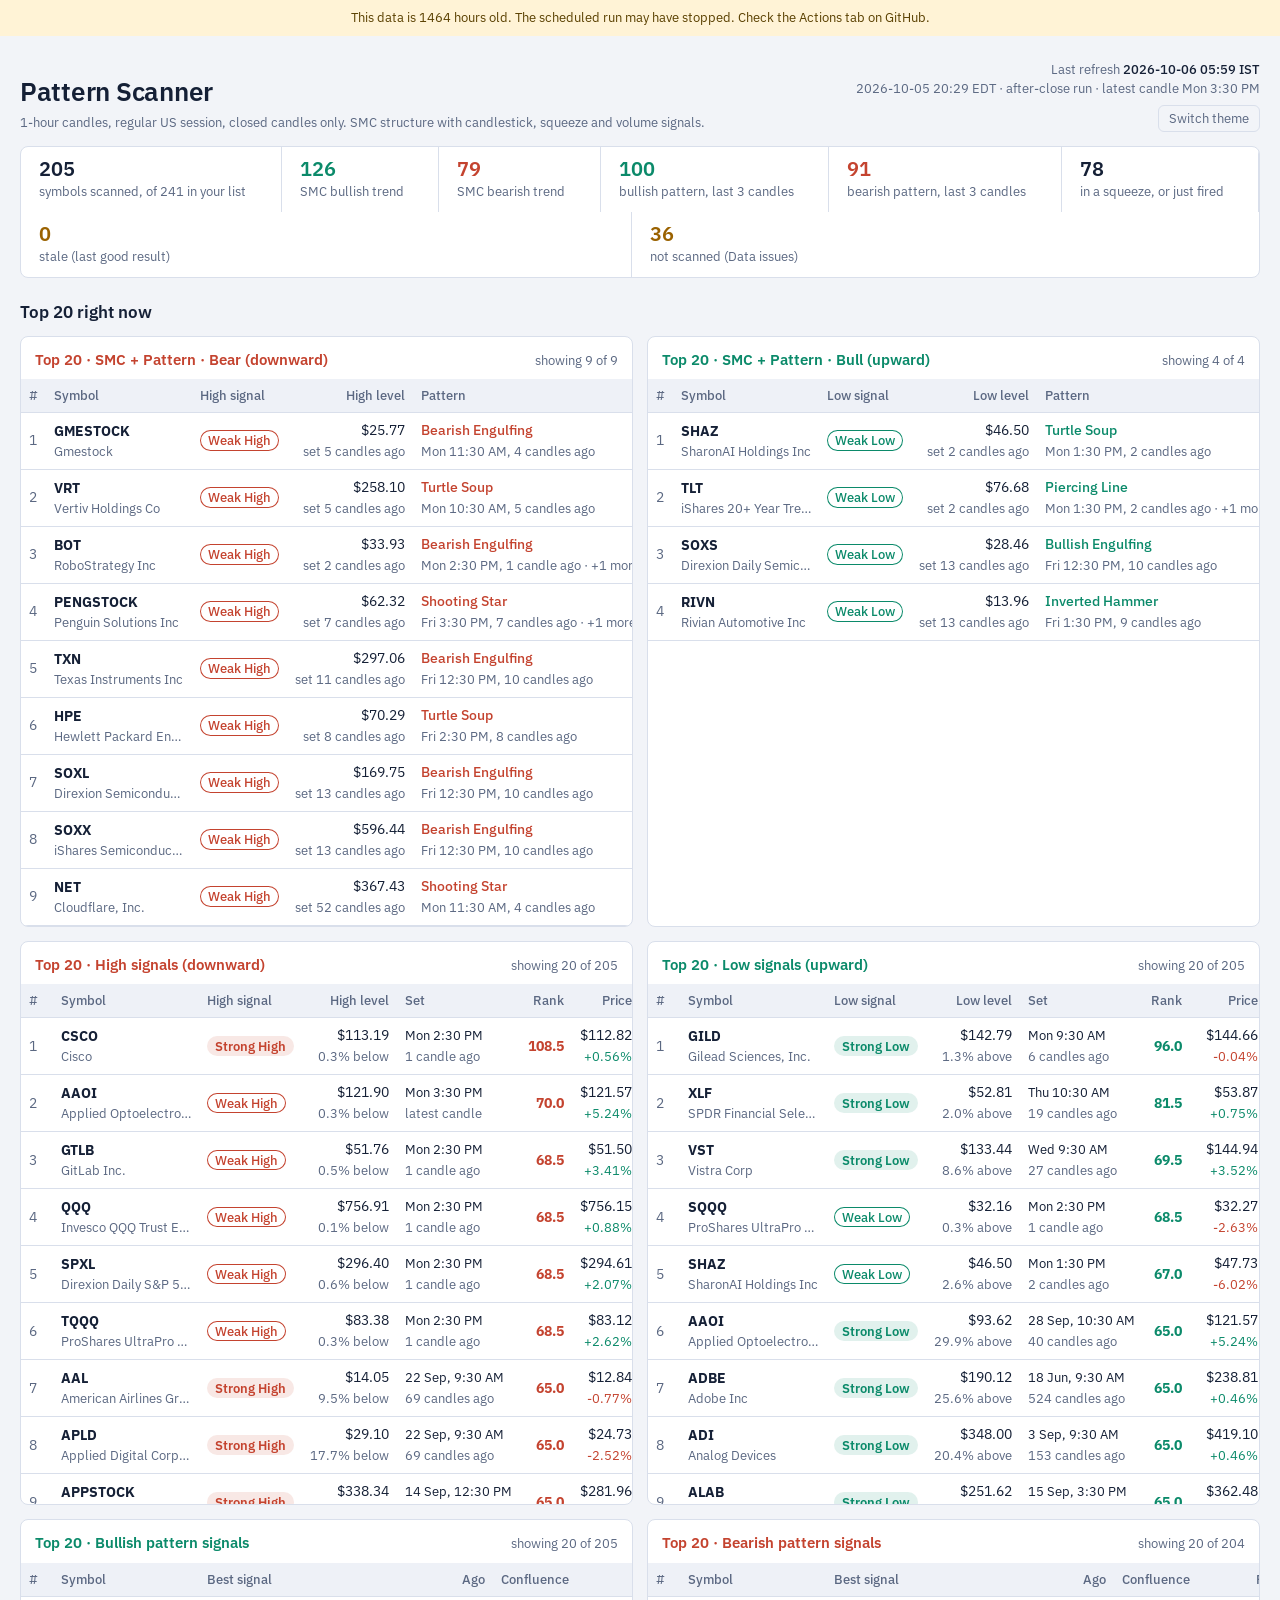
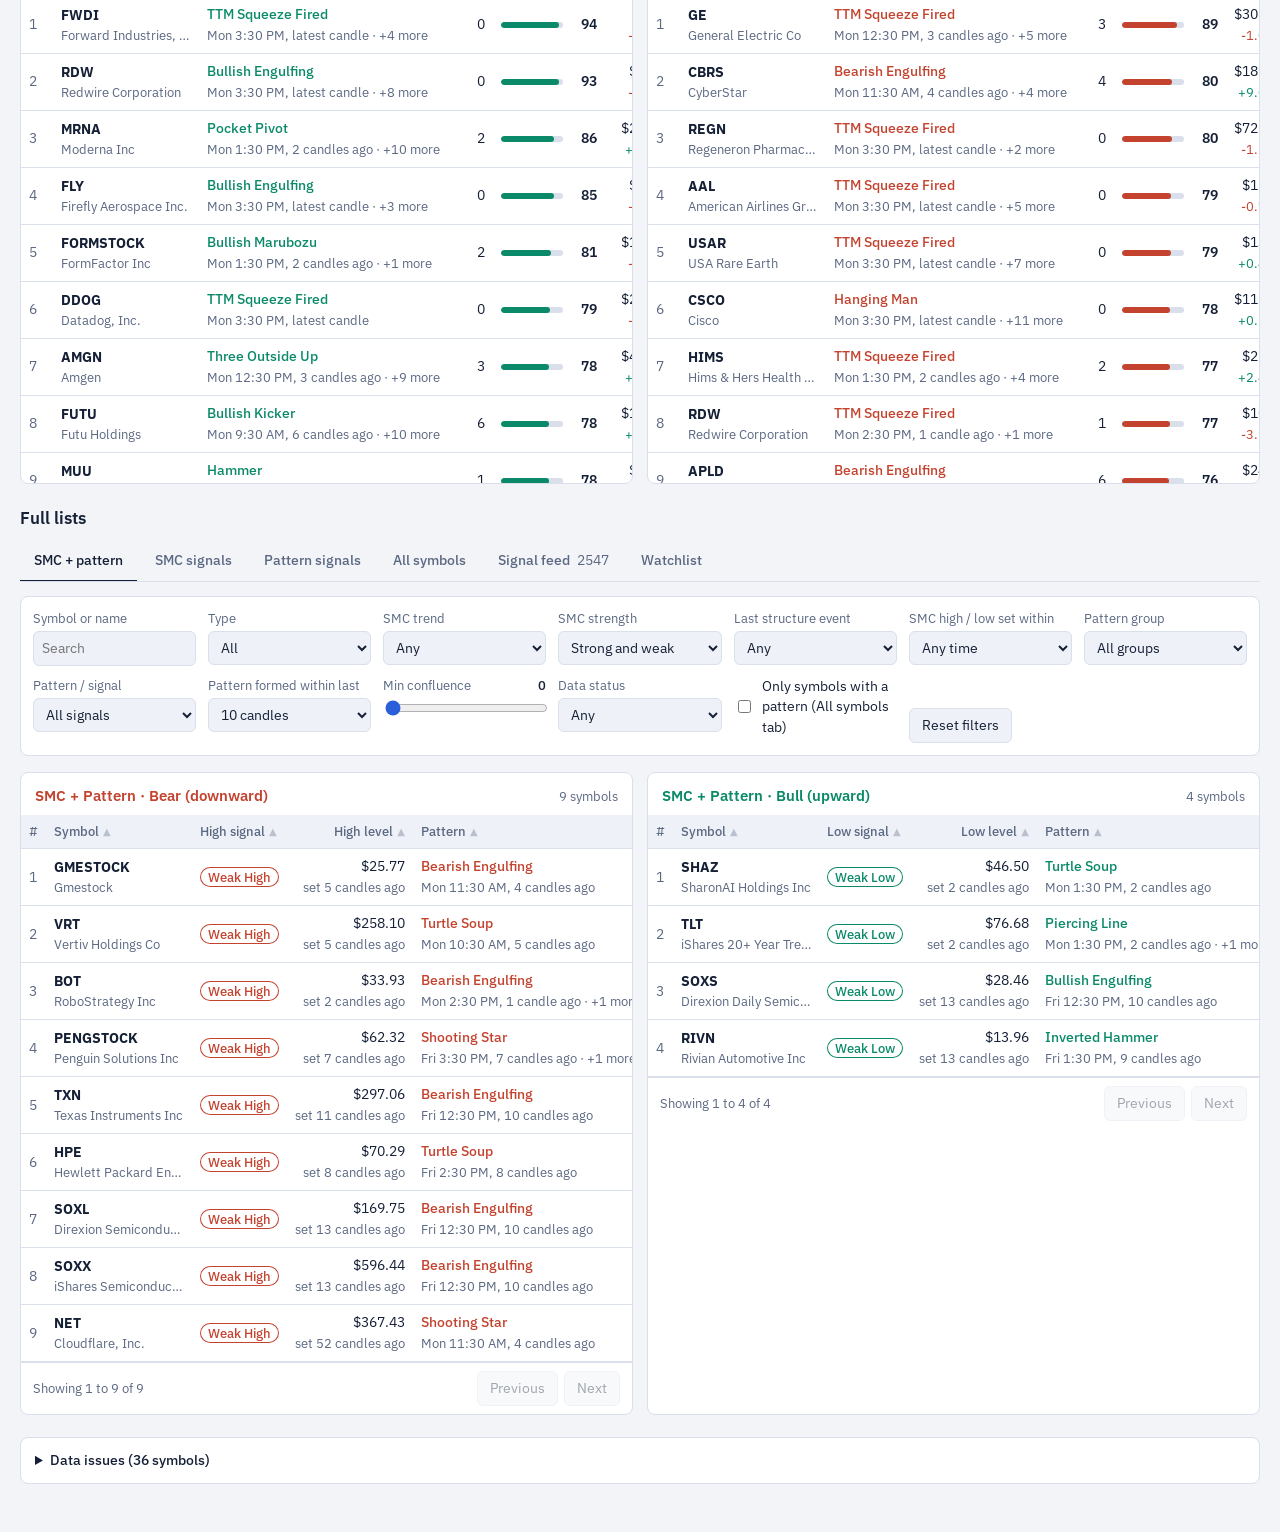
==== main-dashboard/index.html @ 10bf7d93 "smc+pattern" ====
<!DOCTYPE html>
<html lang="en">
<head>
<meta charset="utf-8">
<meta name="viewport" content="width=device-width, initial-scale=1, viewport-fit=cover">
<title>Pattern Scanner</title>
<link rel="preconnect" href="https://fonts.googleapis.com">
<link rel="preconnect" href="https://fonts.gstatic.com" crossorigin>
<link href="https://fonts.googleapis.com/css2?family=IBM+Plex+Sans:wght@400;500;600&display=swap" rel="stylesheet">
<link rel="stylesheet" href="../assets/style.css">
</head>
<body>
<div class="banner err hidden" id="errBanner"></div>
<div class="banner hidden" id="staleBanner"></div>
<div class="wrap">

<header class="top">
  <div>
    <h1>Pattern Scanner</h1>
    <p>1-hour candles, regular US session, closed candles only. SMC structure with candlestick, squeeze and volume signals.</p>
  </div>
  <div class="refresh">
    <div>Last refresh <strong id="refreshIST">loading…</strong></div>
    <div id="refreshSub"></div>
    <button class="theme-btn" id="themeBtn" type="button">Switch theme</button>
  </div>
</header>

<section class="stats" id="stats" aria-label="Scan summary"></section>

<div class="sec"><h2>Top 20 right now</h2></div>
<section class="pair one" id="topCombo"></section>
<section class="pair" id="topSmc"></section>
<section class="pair" id="topPat"></section>

<div class="sec"><h2>Full lists</h2></div>

<div class="tabs" role="tablist">
  <button class="tab" role="tab" aria-selected="true" data-tab="combo">SMC + pattern</button>
  <button class="tab" role="tab" aria-selected="false" data-tab="smc">SMC signals</button>
  <button class="tab" role="tab" aria-selected="false" data-tab="pat">Pattern signals</button>
  <button class="tab" role="tab" aria-selected="false" data-tab="all">All symbols</button>
  <button class="tab" role="tab" aria-selected="false" data-tab="feed">Signal feed<span class="count" id="feedCount"></span></button>
  <button class="tab" role="tab" aria-selected="false" data-tab="watch">Watchlist<span class="count" id="watchCount"></span></button>
</div>

<section class="filters" aria-label="Filters">
  <div class="field"><label for="fSearch">Symbol or name</label><input id="fSearch" type="search" placeholder="Search"></div>
  <div class="field"><label for="fType">Type</label><select id="fType"><option value="">All</option><option>Stock</option><option>ETF</option></select></div>
  <div class="field"><label for="fSmc">SMC trend</label><select id="fSmc"><option value="">Any</option><option value="BULLISH">Bullish</option><option value="BEARISH">Bearish</option></select></div>
  <div class="field"><label for="fStrength">SMC strength</label><select id="fStrength"><option value="">Strong and weak</option><option value="STRONG">Strong only</option><option value="WEAK">Weak only</option></select></div>
  <div class="field"><label for="fEvent">Last structure event</label><select id="fEvent"><option value="">Any</option><option value="BOS">BOS</option><option value="CHOCH">CHoCH</option></select></div>
  <div class="field"><label for="fAge">SMC high / low set within</label><select id="fAge"><option value="">Any time</option><option value="3">3 candles</option><option value="6">6 candles</option><option value="10">10 candles</option><option value="20">20 candles</option><option value="35">35 candles</option></select></div>
  <div class="field"><label for="fGroup">Pattern group</label><select id="fGroup"><option value="">All groups</option></select></div>
  <div class="field"><label for="fPat">Pattern / signal</label><select id="fPat"><option value="">All signals</option></select></div>
  <div class="field"><label for="fWin">Pattern formed within last</label><select id="fWin"></select></div>
  <div class="field"><label for="fConf">Min confluence <span class="val" id="fConfVal">0</span></label><input id="fConf" type="range" min="0" max="90" step="5" value="0"></div>
  <div class="field"><label for="fStatus">Data status</label><select id="fStatus"><option value="">Any</option><option>OK</option><option>STALE</option></select></div>
  <div class="field check"><label><input id="fOnly" type="checkbox"> Only symbols with a pattern (All symbols tab)</label></div>
  <div class="actions"><button class="btn" id="fReset" type="button">Reset filters</button></div>
</section>

<div id="viewCombo"><section class="pair one" id="fullCombo"></section></div>
<div id="viewSmc" class="hidden"><section class="pair" id="fullSmc"></section></div>
<div id="viewPat" class="hidden"><section class="pair" id="fullPat"></section></div>

<div id="viewAll" class="hidden">
  <section class="card">
    <div class="scroll"><table id="tbl" style="min-width:1280px"><thead><tr id="thead"></tr></thead><tbody id="tbody"></tbody></table></div>
    <div class="empty hidden" id="emptyAll"></div>
    <div class="pager"><span class="muted small" id="pagerInfo"></span><div class="btns"><button class="btn" id="prev" type="button">Previous</button><button class="btn" id="next" type="button">Next</button></div></div>
  </section>
</div>

<div id="viewFeed" class="hidden"><section class="card"><ul class="feed" id="feed"></ul><div class="empty hidden" id="emptyFeed"><b>No signals in this window</b>Try a longer window or reset the filters.</div></section></div>

<div id="viewWatch" class="hidden"><section class="card"><div class="scroll"><table id="tblWatch" style="min-width:1280px"><thead><tr id="theadW"></tr></thead><tbody id="tbodyW"></tbody></table></div>
  <div class="empty hidden" id="emptyWatch"><b>Your watchlist is empty</b>Select the star next to a symbol in the All symbols tab. Stars are saved in this browser only.</div></section></div>

<details class="issues" id="issues" hidden>
  <summary id="issuesSummary"></summary>
  <div class="body">
    <p class="muted small">These symbols are not in the tables above. Fix them in <code>shared-data/symbols.csv</code> (the <code>Yahoo Symbol</code> and <code>Active</code> columns) and the next run picks the change up.</p>
    <div class="scroll"><table><thead><tr><th>Symbol</th><th>Yahoo symbol</th><th>Status</th><th>Detail</th></tr></thead><tbody id="issuesBody"></tbody></table></div>
    <p class="muted small" id="csvProblems"></p>
  </div>
</details>

</div>
<script src="../assets/common.js"></script>
<script>
let DATA = null, LIVE = [], META = {};
let watch = getWatch();
const $ = (s, r=document) => r.querySelector(s);
const stockUrl = sym => '../stock/index.html?symbol=' + encodeURIComponent(sym);
const DEFAULT_F = {q:'', type:'', smc:'', strength:'', event:'', age:'', group:'', pat:'', win:10, conf:0, status:'', only:false};
const state = { tab: 'combo', f: {...DEFAULT_F}, all: {key: 'conf', dir: -1, page: 1, per: 25},
  t: { smcHigh: {key:'rank', dir:-1, page:1}, smcLow: {key:'rank', dir:-1, page:1}, patBull: {key:'score', dir:-1, page:1}, patBear: {key:'score', dir:-1, page:1},
    comboLow: {key:'rank', dir:-1, page:1}, comboHigh: {key:'rank', dir:-1, page:1} } };
const PER = 20;

/* ---------- small cell helpers ---------- */
const SIG = {STRONG_HIGH:['sh','Strong High'], WEAK_HIGH:['wh','Weak High'], STRONG_LOW:['sl','Strong Low'], WEAK_LOW:['wl','Weak Low']};
const sigPill = sig => SIG[sig] ? '<span class="pill ' + SIG[sig][0] + '">' + SIG[sig][1] + '</span>' : '<span class="muted">–</span>';
const EV = {BOS:'BOS', CHOCH:'CHoCH'};
function trendCell(s){
  const m = s.smc || {}, t = m.trend;
  if (t !== 'BULLISH' && t !== 'BEARISH') return '<span class="muted small">Unknown</span>';
  const ev = EV[m.structure_event] ? EV[m.structure_event] + (m.structure_bars_since >= 0 ? ', ' + m.structure_bars_since + ' ago' : '') : '';
  return '<span class="pill ' + (t === 'BULLISH' ? 'bull' : 'bear') + '">' + (t === 'BULLISH' ? 'Bullish' : 'Bearish') + '</span> <span class="muted small">' + esc(ev) + '</span>';
}
const symCell = s => '<a class="symlink" href="' + stockUrl(s.symbol) + '"><b>' + esc(s.symbol) + '</b></a><span class="small muted" title="' + esc(s.name) + '" style="display:block;max-width:130px;white-space:nowrap;overflow:hidden;text-overflow:ellipsis">' + esc(s.name) + '</span>';
const priceCell = s => '$' + money(s.price) + (s.change_pct == null ? '' : '<br><span class="small" style="color:var(--' + (s.change_pct >= 0 ? 'bull' : 'bear') + ')">' + (s.change_pct >= 0 ? '+' : '') + s.change_pct.toFixed(2) + '%</span>');
function confCell(n, dir){ if (!n) return '<span class="muted">0</span>';
  return '<div class="conf"><div class="bar"><i style="width:' + n + '%;background:var(--' + colorVar(dir) + ')"></i></div><span class="n">' + n + '</span></div>'; }
function sqCell(c){ c = c || {}; const st = c.squeeze_state, n = (c.compression_layers || []).length;
  const base = st === 'on' ? '<span class="pill neutral">Squeeze on</span>' : st === 'fired' ? '<span class="pill bull">Squeeze fired</span>' : '<span class="muted small">Off</span>';
  return base + (n >= 3 ? ' <span class="muted small" title="Layers on: ' + esc((c.compression_layers || []).join(', ')) + '">' + n + ' layers</span>' : ''); }
function rvCell(c){ const v = c && c.rel_volume; if (v == null) return '<span class="muted">–</span>';
  const cls = v >= 1.5 ? 'bull' : v <= 0.7 ? 'neutral' : 'none', txt = v >= 1.5 ? 'Spike' : v <= 0.7 ? 'Dry-up' : 'Normal';
  return v.toFixed(2) + 'x <span class="pill ' + cls + '">' + txt + '</span>'; }
function statusCell(s){ return s.scanner_status === 'OK' ? '<span class="pill none">OK</span>'
  : '<span class="pill neutral" title="' + esc(s.scan_error || 'Last scan failed') + '. Showing the previous good result from ' + esc(s.scanned_at || '?') + '.">Stale</span>'; }
function patCell(b, more){
  if (!b) return '<span class="muted">No signal in window</span>';
  return '<div class="patcell ' + b.dir + '"><b>' + esc(b.name) + '</b><span>' + esc(fmtTime(b.time)) + ', ' + agoText(b.since) + (more > 0 ? ' · +' + more + ' more' : '') + '</span></div>';
}
function levelCell(m, key){      // High/Low signal: pill + how long ago the level was set
  const sig = m[key + '_signal'], since = m[key + '_bars_since'];
  if (!SIG[sig]) return '<span class="muted">–</span>';
  return sigPill(sig) + (since != null && since >= 0 ? ' <span class="muted small">' + since + ' ago</span>' : '');
}

/* ---------- filters ---------- */
function symbolOk(s){
  const f = state.f, q = f.q.trim().toLowerCase(), m = s.smc || {};
  return (!q || s.symbol.toLowerCase().includes(q) || (s.name || '').toLowerCase().includes(q))
    && (!f.type || s.type === f.type) && (!f.smc || m.trend === f.smc) && (!f.status || s.scanner_status === f.status)
    && (!f.event || m.structure_event === f.event);
}
/* SMC rows: side 'high' uses the trailing high (Strong/Weak High, bearish rank), 'low' the trailing low. */
function smcRows(side, filtered){
  const key = side === 'high' ? 'top' : 'bottom', f = state.f;
  return (filtered ? LIVE.filter(symbolOk) : LIVE).map(s => {
    const m = s.smc || {}, level = m[key + '_signal_price'];
    return {s, sig: m[key + '_signal'], level, time: m[key + '_signal_time'], since: m[key + '_bars_since'],
      rank: side === 'high' ? m.bearish_rank_score : m.bullish_rank_score,
      away: level ? (side === 'high' ? (level - s.price) / s.price : (s.price - level) / level) * 100 : null};
  }).filter(r => SIG[r.sig]
    && (!filtered || ((!f.strength || r.sig.startsWith(f.strength)) && (f.age === '' || (r.since != null && r.since >= 0 && r.since <= +f.age)))));
}
/* Pattern rows: every symbol with at least one bullish (or bearish) signal in the window. */
function patRows(dir, filtered){
  const f = state.f, win = filtered ? f.win : (META.top_board_window || 20);
  return (filtered ? LIVE.filter(symbolOk) : LIVE).map(s => {
    let sigs = signalsIn(s, win).filter(g => g.dir === dir);
    if (filtered) { if (f.group) sigs = sigs.filter(g => g.group === f.group); if (f.pat) sigs = sigs.filter(g => g.name === f.pat); }
    const best = bestOf(sigs);
    return best ? {s, best, n: sigs.length, score: best.score, since: best.since} : null;
  }).filter(r => r && (!filtered || r.score >= f.conf));
}

/* ---------- SMC level + reversal pattern ---------- */
/* Reversal patterns with 3 stars or more in the Handbook ratings (docs/SIGNALS.md), plus Turtle Soup and Undercut & Rally.
   Continuation patterns (windows, three methods, marubozu) are left out on purpose. */
const REV = {
  bull: ['Hammer','Inverted Hammer','Dragonfly Doji','Bullish Engulfing','Piercing Line','Bullish Kicker','Bullish Harami Cross','Bullish Doji Star',
         'Morning Star','Bullish Abandoned Baby','Three White Soldiers','Three Inside Up','Three Outside Up','Bullish Tri-Star','Turtle Soup','Undercut & Rally'],
  bear: ['Shooting Star','Hanging Man','Gravestone Doji','Bearish Engulfing','Dark Cloud Cover','Bearish Kicker','Bearish Harami Cross','Bearish Doji Star',
         'Evening Star','Bearish Abandoned Baby','Three Black Crows','Three Inside Down','Three Outside Down','Bearish Tri-Star','Turtle Soup']
};
const COMBO_ATR = 1;           // the pattern's extreme must be within this many ATR of the SMC level
const COMBO_TREND = 1;         // price must have travelled into the level: the 8 closes before the pattern average at least this many ATR beyond it
const COMBO_RUN = 2;           // drop the setup once price has already run this many ATR away from the pattern (the turn is over, not coming)
const COMBO_TOP_WIN = 10;      // the Top 20 boards only look at patterns formed in the last 10 candles
/* side 'low': Strong/Weak Low + bullish pattern. side 'high': Strong/Weak High + bearish pattern. */
function comboRows(side, filtered){
  const low = side === 'low', key = low ? 'bottom' : 'top', dir = low ? 'bull' : 'bear', f = state.f;
  const win = filtered ? f.win : COMBO_TOP_WIN, out = [];
  (filtered ? LIVE.filter(symbolOk) : LIVE).forEach(s => {
    const m = s.smc || {}, sig = m[key + '_signal'], level = m[key + '_signal_price'], lvSince = m[key + '_bars_since'];
    const atr = (s.context || {}).atr, cs = s.candles || [], n = cs.length;
    if (!SIG[sig] || !sig.endsWith(low ? 'LOW' : 'HIGH') || level == null || !(atr > 0) || !n) return;
    if (filtered && ((f.strength && !sig.startsWith(f.strength)) || (f.age !== '' && !(lvSince != null && lvSince >= 0 && lvSince <= +f.age)))) return;
    const cands = [];
    signalsIn(s, win).forEach(g => {
      if (g.dir !== dir || !REV[dir].includes(g.name) || g.confirm === 'failed') return;
      if (filtered && ((f.group && g.group !== f.group) || (f.pat && g.name !== f.pat) || g.score < f.conf)) return;
      if (lvSince != null && lvSince >= 0 && g.since > lvSince) return;            // pattern must come at or after the level was set
      const end = n - 1 - g.since, a = Math.max(0, end - (g.len - 1)); if (end < 0) return;
      let lo = Infinity, hi = -Infinity;
      for (let i = a; i <= end; i++) { lo = Math.min(lo, cs[i][3]); hi = Math.max(hi, cs[i][2]); }
      const ext = low ? lo : hi, gap = ext - level;
      if (Math.abs(gap) > COMBO_ATR * atr) return;                                  // not at the level
      const pre = cs.slice(Math.max(0, a - 8), a);                                   // the candles before the pattern
      if (pre.length < 4) return;
      const avg = pre.reduce((t, c) => t + c[4], 0) / pre.length;
      if (!((low ? avg - ext : ext - avg) >= COMBO_TREND * atr)) return;            // no real move into the level, so nothing to reverse
      if ((low ? s.price - ext : ext - s.price) > COMBO_RUN * atr) return;          // already ran away, too late
      let status = g.confirm || 'pending', failed = false;
      for (let i = end + 1; i < n; i++) {
        if (low ? cs[i][3] < ext : cs[i][2] > ext) { failed = true; break; }       // new low (high) after the pattern: setup is dead
        if (status === 'pending' && (low ? cs[i][4] > hi : cs[i][4] < lo)) status = 'confirmed';
      }
      if (failed) return;
      if (status !== 'confirmed') return;                                           // only turns that have already started: a later candle closed beyond the pattern
      cands.push({g, status, stop: g.stop != null ? g.stop : ext, dist: Math.abs(gap) / atr, above: low ? gap >= 0 : gap <= 0});
    });
    if (!cands.length) return;
    cands.sort((x, y) => y.g.score - x.g.score || x.g.since - y.g.since);
    const c = cands[0];
    out.push({s, sig, level, time: m[key + '_signal_time'], since: lvSince, rank: low ? m.bullish_rank_score : m.bearish_rank_score,
      best: c.g, n: cands.length, status: c.status, stop: c.stop, dist: c.dist, above: c.above, score: c.g.score});
  });
  return out;
}

/* ---------- generic compact table ---------- */
const smcCols = side => [
  {k:'sym', t:'Symbol', get: r => r.s.symbol, cell: r => symCell(r.s)},
  {k:'sig', t: side === 'high' ? 'High signal' : 'Low signal', get: r => r.sig, cell: r => sigPill(r.sig)},
  {k:'level', t: side === 'high' ? 'High level' : 'Low level', num:true, get: r => r.level, cell: r => '$' + money(r.level) + '<br><span class="muted small">' + (r.away == null ? '–' : r.away.toFixed(1) + '% ' + (side === 'high' ? 'below' : 'above')) + '</span>'},
  {k:'since', t:'Set', get: r => r.since ?? 999, cell: r => '<span class="small">' + esc(fmtTime(r.time)) + '</span><br><span class="muted small">' + (r.since != null && r.since >= 0 ? agoText(r.since) : '–') + '</span>'},
  {k:'rank', t:'Rank', num:true, get: r => r.rank ?? -1, cell: r => '<b style="color:var(--' + (side === 'high' ? 'bear' : 'bull') + ')">' + (r.rank != null ? Number(r.rank).toFixed(1) : '–') + '</b>'},
  {k:'price', t:'Price', num:true, get: r => r.s.price, cell: r => priceCell(r.s)}
];
const patCols = dir => [
  {k:'sym', t:'Symbol', get: r => r.s.symbol, cell: r => symCell(r.s)},
  {k:'sig', t:'Best signal', get: r => r.best.name, cell: r => patCell(r.best, r.n - 1)},
  {k:'since', t:'Ago', num:true, get: r => r.since, cell: r => r.since},
  {k:'score', t:'Confluence', get: r => r.score, cell: r => confCell(r.score, dir)},
  {k:'price', t:'Price', num:true, get: r => r.s.price, cell: r => priceCell(r.s)},
  {k:'strip', t:'Last 14 candles', sort:false, cell: r => strip(r.s, r.best)}
];
const comboCols = side => { const low = side === 'low', dir = low ? 'bull' : 'bear'; return [
  {k:'sym', t:'Symbol', get: r => r.s.symbol, cell: r => symCell(r.s)},
  {k:'sig', t: low ? 'Low signal' : 'High signal', get: r => r.sig, cell: r => sigPill(r.sig)},
  {k:'level', t: low ? 'Low level' : 'High level', num:true, get: r => r.level, cell: r => '$' + money(r.level) + '<br><span class="muted small">' + (r.since != null && r.since >= 0 ? 'set ' + agoText(r.since) : '–') + '</span>'},
  {k:'pat', t:'Pattern', get: r => r.best.name, cell: r => patCell(r.best, r.n - 1)},
  {k:'status', t:'Status', get: r => r.status, cell: r => r.status === 'confirmed' ? '<span class="pill ' + dir + '">Confirmed</span>' : '<span class="pill neutral" title="Pattern formed, no later candle has closed beyond it yet">Pending</span>'},
  {k:'stop', t:'Stop ref', num:true, get: r => r.stop, cell: r => '$' + money(r.stop)},
  {k:'dist', t:'From level', num:true, get: r => r.dist, cell: r => r.dist.toFixed(2) + ' ATR<br><span class="muted small">' + (r.dist < 0.05 ? 'right at the ' : (r.above ? 'beyond the ' : 'inside the ')) + (low ? 'low' : 'high') + '</span>'},
  {k:'rank', t:'SMC rank', num:true, get: r => r.rank ?? -1, cell: r => '<b style="color:var(--' + (low ? 'bull' : 'bear') + ')">' + (r.rank != null ? Number(r.rank).toFixed(1) : '–') + '</b>'},
  {k:'score', t:'Pattern score', get: r => r.score, cell: r => confCell(r.score, dir)},
  {k:'strip', t:'Last 14 candles', sort:false, cell: r => strip(r.s, r.best)}
]; };
const TABLE_DEFS = {
  smcHigh: {title:'High signals (downward)', cls:'bear', sub:'', cols: () => smcCols('high'), rows: f => smcRows('high', f)},
  smcLow:  {title:'Low signals (upward)', cls:'bull', sub:'', cols: () => smcCols('low'), rows: f => smcRows('low', f)},
  patBull: {title:'Bullish pattern signals', cls:'bull', sub:'', cols: () => patCols('bull'), rows: f => patRows('bull', f)},
  comboLow: {title:'SMC + Pattern · Bull (upward)', cls:'bull', tie:(a, b) => b.score - a.score, sub:'', tip:"Strong/Weak Low + bullish reversal pattern (3 stars or more, Turtle Soup, Undercut & Rally) at the low, within 1 ATR, after a real decline into it, no new low since, price not more than 2 ATR away. Confirmed only: a later candle has closed beyond the pattern. Ranked by bullish SMC rank, ties by pattern score.", cols: () => comboCols('low'), rows: f => comboRows('low', f)},
  comboHigh: {title:'SMC + Pattern · Bear (downward)', cls:'bear', tie:(a, b) => b.score - a.score, sub:'', tip:"Strong/Weak High + bearish reversal pattern (3 stars or more, Turtle Soup) at the high, within 1 ATR, after a real rise into it, no new high since, price not more than 2 ATR away. Confirmed only: a later candle has closed beyond the pattern. Ranked by bearish SMC rank, ties by pattern score.", cols: () => comboCols('high'), rows: f => comboRows('high', f)},
  patBear: {title:'Bearish pattern signals', cls:'bear', sub:'', cols: () => patCols('bear'), rows: f => patRows('bear', f)}
};
function tableShell(id, d, top){
  return '<div class="tcard"><div class="head"><h3 class="' + d.cls + '"' + (d.tip ? ' title="' + esc(d.tip) + '"' : '') + '>' + (top ? 'Top 20 · ' : '') + d.title + '</h3><span class="cnt" id="' + id + '-cnt"></span>' + (d.sub ? '<p>' + d.sub + '</p>' : '') + '</div>' +
    '<div class="scroll' + (/combo/.test(id) ? '' : ' tall') + '"><table><thead><tr id="' + id + '-head"></tr></thead><tbody id="' + id + '-body"></tbody></table></div>' +
    (top ? '' : '<div class="pager"><span class="muted small" id="' + id + '-info"></span><div class="btns"><button class="btn" data-pg="-1" data-t="' + id + '" type="button">Previous</button><button class="btn" data-pg="1" data-t="' + id + '" type="button">Next</button></div></div>') + '</div>';
}
function renderTable(prefix, id, top){
  const d = TABLE_DEFS[id], cols = d.cols(), st = state.t[id], ids = prefix + id;
  let rows = d.rows(!top);
  const total = rows.length;
  const sk = top ? (/^(smc|combo)/.test(id) ? 'rank' : 'score') : st.key, sd = top ? -1 : st.dir, col = cols.find(c => c.k === sk) || cols[0];
  rows.sort((a, b) => { const va = col.get(a), vb = col.get(b); return (va < vb ? -1 : va > vb ? 1 : 0) * sd || (d.tie ? d.tie(a, b) : 0) || a.s.symbol.localeCompare(b.s.symbol); });
  const pages = Math.max(1, Math.ceil(rows.length / PER)); if (!top && st.page > pages) st.page = pages;
  const start = top ? 0 : (st.page - 1) * PER, slice = top ? rows.slice(0, META.top_board_size || 20) : rows.slice(start, start + PER);
  $('#' + ids + '-head').innerHTML = '<th>#</th>' + cols.map(c => {
    if (top || c.sort === false) return '<th class="' + (c.num ? 'num' : '') + '">' + c.t + '</th>';
    const on = st.key === c.k;
    return '<th class="' + (c.num ? 'num' : '') + '" aria-sort="' + (on ? (st.dir > 0 ? 'ascending' : 'descending') : 'none') + '"><button type="button" data-tsort="' + c.k + '" data-t="' + ids + '">' + c.t + ' <span class="arrow">' + (on ? (st.dir > 0 ? '▲' : '▼') : '▲') + '</span></button></th>';
  }).join('');
  $('#' + ids + '-body').innerHTML = slice.length ? slice.map((r, i) => '<tr class="row" data-sym="' + esc(r.s.symbol) + '"><td class="idx">' + (start + i + 1) + '</td>' +
    cols.map(c => '<td class="' + (c.num ? 'num' : '') + '">' + c.cell(r) + '</td>').join('') + '</tr>').join('')
    : '<tr><td colspan="' + (cols.length + 1) + '" class="muted" style="padding:22px;text-align:center">' + (top ? 'None right now.' : 'No symbols match the current filters.') + '</td></tr>';
  $('#' + ids + '-cnt').textContent = top ? 'showing ' + slice.length + ' of ' + total : total + ' symbols';
  if (!top){
    $('#' + ids + '-info').textContent = rows.length ? 'Showing ' + (start + 1) + ' to ' + (start + slice.length) + ' of ' + rows.length : '0 symbols';
    document.querySelector('[data-t="' + ids + '"][data-pg="-1"]').disabled = st.page <= 1;
    document.querySelector('[data-t="' + ids + '"][data-pg="1"]').disabled = st.page >= pages;
  }
}

/* ---------- All symbols table ---------- */
function view(s){
  const f = state.f;
  let sigs = signalsIn(s, f.win);
  if (f.group) sigs = sigs.filter(g => g.group === f.group);
  if (f.pat) sigs = sigs.filter(g => g.name === f.pat);
  const best = bestOf(sigs);
  return {s, sigs, best, conf: best ? best.score : 0};
}
const ALLCOLS = [
  {k:'star', t:'', sort:false}, {k:'sym', t:'Symbol'}, {k:'price', t:'Price', num:true}, {k:'smc', t:'SMC trend'},
  {k:'high', t:'High signal'}, {k:'low', t:'Low signal'}, {k:'pat', t:'Latest pattern'}, {k:'strip', t:'Last 14 candles', sort:false},
  {k:'sq', t:'Squeeze'}, {k:'rv', t:'Relative volume', num:true}, {k:'conf', t:'Confluence'}, {k:'status', t:'Status'}
];
const allSort = {
  sym: x => x.s.symbol, price: x => x.s.price, smc: x => (x.s.smc || {}).trend || '', high: x => (x.s.smc || {}).bearish_rank_score ?? -1,
  low: x => (x.s.smc || {}).bullish_rank_score ?? -1, pat: x => x.best ? x.best.since : 99,
  sq: x => ({fired:2, on:1, off:0})[(x.s.context || {}).squeeze_state] ?? 0, rv: x => (x.s.context || {}).rel_volume ?? -1,
  conf: x => x.conf, status: x => x.s.scanner_status
};
function head(id){
  $(id).innerHTML = ALLCOLS.map(c => {
    const on = state.all.key === c.k, aria = on ? (state.all.dir > 0 ? 'ascending' : 'descending') : 'none';
    if (c.sort === false) return '<th>' + c.t + '</th>';
    return '<th class="' + (c.num ? 'num' : '') + '" aria-sort="' + aria + '"><button type="button" data-sort="' + c.k + '">' + c.t + ' <span class="arrow">' + (on ? (state.all.dir > 0 ? '▲' : '▼') : '▲') + '</span></button></th>';
  }).join('');
}
function allRowsHtml(list){
  return list.map(x => {
    const r = x.s, m = r.smc || {}, starred = watch.includes(r.symbol);
    return '<tr class="row" data-sym="' + esc(r.symbol) + '">' +
      '<td><button class="star" type="button" aria-pressed="' + starred + '" aria-label="' + (starred ? 'Remove ' : 'Add ') + esc(r.symbol) + (starred ? ' from' : ' to') + ' watchlist" data-star="' + esc(r.symbol) + '">' + (starred ? '★' : '☆') + '</button></td>' +
      '<td class="symcell">' + symCell(r) + '</td><td class="num">' + priceCell(r) + '</td><td>' + trendCell(r) + '</td>' +
      '<td>' + levelCell(m, 'top') + '</td><td>' + levelCell(m, 'bottom') + '</td>' +
      '<td>' + patCell(x.best, x.sigs.length - 1) + '</td><td>' + strip(r, x.best) + '</td><td>' + sqCell(r.context) + '</td>' +
      '<td class="num">' + rvCell(r.context) + '</td><td>' + confCell(x.conf, x.best && x.best.dir) + '</td><td>' + statusCell(r) + '</td></tr>';
  }).join('');
}
function sortAll(list){
  const g = allSort[state.all.key], dir = state.all.dir;
  return list.sort((a, b) => { const va = g(a), vb = g(b); return (va < vb ? -1 : va > vb ? 1 : 0) * dir || a.s.symbol.localeCompare(b.s.symbol); });
}
function allFiltered(){
  const f = state.f, narrowed = !!(f.group || f.pat);
  return LIVE.filter(symbolOk).map(view).filter(x => ((f.only || narrowed) ? x.sigs.length > 0 : true) && x.conf >= f.conf);
}
function renderAllTab(){
  head('#thead');
  const list = sortAll(allFiltered()), a = state.all;
  const pages = Math.max(1, Math.ceil(list.length / a.per)); if (a.page > pages) a.page = pages;
  const start = (a.page - 1) * a.per, slice = list.slice(start, start + a.per);
  $('#tbody').innerHTML = allRowsHtml(slice);
  $('#emptyAll').classList.toggle('hidden', list.length > 0); $('#tbl').classList.toggle('hidden', list.length === 0);
  if (!list.length) $('#emptyAll').innerHTML = LIVE.length ? '<b>No symbols match these filters</b>Reset the filters or lower the minimum confluence.' : '<b>No scan results yet</b>Run the “Scan market” workflow once on GitHub (Actions tab), then reload this page.';
  $('#pagerInfo').textContent = list.length ? 'Showing ' + (start + 1) + ' to ' + (start + slice.length) + ' of ' + list.length + ' symbols' : '0 symbols';
  $('#prev').disabled = a.page <= 1; $('#next').disabled = a.page >= pages;
}

/* ---------- feed + watchlist ---------- */
function renderFeed(){
  const f = state.f, items = [];
  LIVE.filter(symbolOk).forEach(s => signalsIn(s, f.win).forEach(g => { if ((!f.group || g.group === f.group) && (!f.pat || g.name === f.pat) && g.score >= f.conf) items.push({s, g}); }));
  items.sort((a, b) => a.g.since - b.g.since || b.g.score - a.g.score);
  $('#feedCount').textContent = ' ' + items.length;
  const shown = items.slice(0, 400);
  $('#feed').innerHTML = shown.map(({s, g}) => '<li data-open="' + esc(s.symbol) + '"><b>' + esc(s.symbol) + '</b><span class="pill ' + g.dir + '">' + dirLabel(g.dir) + '</span><span>' + esc(g.name) + ' <span class="muted small">with SMC ' + esc(((s.smc || {}).trend || 'unknown').toLowerCase()) + '</span></span><span class="when">' + esc(fmtTime(g.time)) + ', ' + agoText(g.since) + ' · score ' + g.score + '</span></li>').join('')
    + (items.length > shown.length ? '<li class="muted small" style="cursor:default">Showing the newest ' + shown.length + ' of ' + items.length + '. Narrow the filters to see the rest.</li>' : '');
  $('#emptyFeed').classList.toggle('hidden', items.length > 0);
}
function renderWatch(){
  $('#watchCount').textContent = watch.length ? ' ' + watch.length : '';
  head('#theadW');
  const have = LIVE.filter(s => watch.includes(s.symbol));
  $('#tbodyW').innerHTML = allRowsHtml(sortAll(have.map(view)));
  $('#emptyWatch').classList.toggle('hidden', have.length > 0); $('#tblWatch').classList.toggle('hidden', have.length === 0);
}
function renderFull(){ ['comboLow','comboHigh','smcHigh','smcLow','patBull','patBear'].forEach(id => renderTable('f_', id, false)); renderAllTab(); renderFeed(); renderWatch(); }

/* ---------- header, stats, issues ---------- */
function renderHeader(){
  $('#refreshIST').textContent = META.generated_ist || 'no scan yet';
  const rt = META.run_type === 'mid-session' ? 'mid-session run (current candle excluded)' : META.run_type === 'after-close' ? 'after-close run' : 'run';
  $('#refreshSub').textContent = (META.generated_et ? META.generated_et + ' · ' : '') + rt + (META.latest_candle ? ' · latest candle ' + fmtTime(META.latest_candle) : '');
  if (META.generated_at){
    const hrs = (Date.now() - Date.parse(META.generated_at)) / 36e5;
    if (hrs > 30) { const b = $('#staleBanner'); b.textContent = 'This data is ' + Math.round(hrs) + ' hours old. The scheduled run may have stopped. Check the Actions tab on GitHub.'; b.classList.remove('hidden'); }
  }
}
function renderStats(){
  const fresh = d => LIVE.filter(s => signalsIn(s, 3).some(g => g.dir === d)).length;
  const trend = t => LIVE.filter(s => (s.smc || {}).trend === t).length;
  const c = META.counts || {}, sq = LIVE.filter(s => ['on', 'fired'].includes((s.context || {}).squeeze_state)).length;
  $('#stats').innerHTML =
    '<div class="stat"><b>' + LIVE.length + '</b><span>symbols scanned, of ' + (META.total_symbols ?? DATA.stocks.length) + ' in your list</span></div>' +
    '<div class="stat bull"><b>' + trend('BULLISH') + '</b><span>SMC bullish trend</span></div>' +
    '<div class="stat bear"><b>' + trend('BEARISH') + '</b><span>SMC bearish trend</span></div>' +
    '<div class="stat bull"><b>' + fresh('bull') + '</b><span>bullish pattern, last 3 candles</span></div>' +
    '<div class="stat bear"><b>' + fresh('bear') + '</b><span>bearish pattern, last 3 candles</span></div>' +
    '<div class="stat"><b>' + sq + '</b><span>in a squeeze, or just fired</span></div>' +
    '<div class="stat warn"><b>' + (c.STALE || 0) + '</b><span>stale (last good result)</span></div>' +
    '<div class="stat warn"><b>' + (DATA.stocks.length - LIVE.length) + '</b><span>not scanned (Data issues)</span></div>';
}
function renderIssues(){
  const bad = DATA.stocks.filter(s => !isLive(s) || s.scanner_status === 'STALE'), probs = META.csv_problems || [];
  $('#issues').hidden = !(bad.length || probs.length);
  $('#issuesSummary').textContent = 'Data issues (' + bad.length + ' symbols' + (probs.length ? ', ' + probs.length + ' CSV problems' : '') + ')';
  const label = {INACTIVE:'Switched off', NO_DATA:'No Yahoo data', ERROR:'Download error', INSUFFICIENT_DATA:'Too few candles', PENDING_SCAN:'Waiting for first scan', STALE:'Stale'};
  $('#issuesBody').innerHTML = bad.map(s => '<tr><td>' + esc(s.symbol) + '</td><td>' + esc(s.yahoo_symbol) + '</td><td>' + esc(label[s.scanner_status] || s.scanner_status) + '</td><td class="muted small">' + esc(s.scan_error || s.notes || '') + '</td></tr>').join('');
  $('#csvProblems').textContent = probs.length ? 'symbols.csv: ' + probs.join(' · ') : '';
}

/* ---------- events ---------- */
function setTab(t){
  state.tab = t;
  document.querySelectorAll('.tab').forEach(b => b.setAttribute('aria-selected', String(b.dataset.tab === t)));
  [['smc','#viewSmc'],['pat','#viewPat'],['combo','#viewCombo'],['all','#viewAll'],['feed','#viewFeed'],['watch','#viewWatch']].forEach(([k, id]) => $(id).classList.toggle('hidden', k !== t));
}
document.addEventListener('click', e => {
  const tab = e.target.closest('.tab'); if (tab) { setTab(tab.dataset.tab); return; }
  const star = e.target.closest('[data-star]');
  if (star) { const s = star.dataset.star; watch = watch.includes(s) ? watch.filter(x => x !== s) : watch.concat(s); setWatch(watch); renderFull(); return; }
  const ts = e.target.closest('[data-tsort]');
  if (ts) { const id = ts.dataset.t.replace(/^f_/, ''), k = ts.dataset.tsort, st = state.t[id]; if (st.key === k) st.dir = -st.dir; else { st.key = k; st.dir = ['sym','sig','trend','pat','status'].includes(k) ? 1 : -1; } st.page = 1; renderTable('f_', id, false); return; }
  const pg = e.target.closest('[data-pg]');
  if (pg) { const id = pg.dataset.t.replace(/^f_/, ''); state.t[id].page += Number(pg.dataset.pg); renderTable('f_', id, false); return; }
  const sb = e.target.closest('[data-sort]');
  if (sb) { const k = sb.dataset.sort, a = state.all; if (a.key === k) a.dir = -a.dir; else { a.key = k; a.dir = ['sym','status','smc','pat'].includes(k) ? 1 : -1; } a.page = 1; renderAllTab(); renderWatch(); return; }
  if (e.target.closest('a')) return;                       // real links (symbol, TradingView) work natively
  const open = e.target.closest('[data-open]') || e.target.closest('tr.row[data-sym]');
  if (open) location.href = stockUrl(open.dataset.open || open.dataset.sym);
});
const FILTER_IDS = {q:'#fSearch', type:'#fType', smc:'#fSmc', strength:'#fStrength', event:'#fEvent', age:'#fAge', group:'#fGroup', pat:'#fPat', win:'#fWin', conf:'#fConf', status:'#fStatus'};
function resetPages(){ Object.values(state.t).forEach(t => t.page = 1); state.all.page = 1; }
function bindFilters(){
  Object.entries(FILTER_IDS).forEach(([key, id]) => $(id).addEventListener('input', e => {
    state.f[key] = (key === 'win' || key === 'conf') ? Number(e.target.value) : e.target.value;
    if (key === 'conf') $('#fConfVal').textContent = e.target.value;
    resetPages(); renderFull();
  }));
  $('#fOnly').addEventListener('change', e => { state.f.only = e.target.checked; state.all.page = 1; renderFull(); });
  $('#fReset').addEventListener('click', () => {
    state.f = {...DEFAULT_F}; resetPages();
    Object.entries(FILTER_IDS).forEach(([key, id]) => { $(id).value = key === 'win' ? '10' : key === 'conf' ? '0' : ''; });
    $('#fConfVal').textContent = '0'; $('#fOnly').checked = false; renderFull();
  });
  $('#prev').addEventListener('click', () => { state.all.page--; renderAllTab(); });
  $('#next').addEventListener('click', () => { state.all.page++; renderAllTab(); });
}
function buildFilterOptions(){
  const wins = META.window_options || [3, 6, 7, 10, 14, 20, 35];
  $('#fWin').innerHTML = wins.map(w => '<option value="' + w + '"' + (w === 10 ? ' selected' : '') + '>' + w + ' candles' + (w === 7 ? ' (about 1 day)' : w === 35 ? ' (5 days)' : '') + '</option>').join('');
  const groups = {}, names = {};
  LIVE.forEach(s => (s.signals || []).forEach(g => { groups[g.group] = 1; (names[g.group] = names[g.group] || {})[g.name] = 1; }));
  const order = ['1-candle','2-candle','3-candle','extended','squeeze','volume','trend','structure','range'];
  const gl = order.filter(g => groups[g]).concat(Object.keys(groups).filter(g => !order.includes(g)));
  $('#fGroup').innerHTML = '<option value="">All groups</option>' + gl.map(g => '<option>' + esc(g) + '</option>').join('');
  $('#fPat').innerHTML = '<option value="">All signals</option>' + gl.map(g => '<optgroup label="' + esc(g) + '">' + Object.keys(names[g]).sort().map(n => '<option>' + esc(n) + '</option>').join('') + '</optgroup>').join('');
}

async function init(){
  bindTheme($('#themeBtn'));
  $('#topSmc').innerHTML = tableShell('t_smcHigh', TABLE_DEFS.smcHigh, true) + tableShell('t_smcLow', TABLE_DEFS.smcLow, true);
  $('#topPat').innerHTML = tableShell('t_patBull', TABLE_DEFS.patBull, true) + tableShell('t_patBear', TABLE_DEFS.patBear, true);
  $('#topCombo').innerHTML = tableShell('t_comboHigh', TABLE_DEFS.comboHigh, true) + tableShell('t_comboLow', TABLE_DEFS.comboLow, true);
  $('#fullCombo').innerHTML = tableShell('f_comboHigh', TABLE_DEFS.comboHigh, false) + tableShell('f_comboLow', TABLE_DEFS.comboLow, false);
  $('#fullSmc').innerHTML = tableShell('f_smcHigh', TABLE_DEFS.smcHigh, false) + tableShell('f_smcLow', TABLE_DEFS.smcLow, false);
  $('#fullPat').innerHTML = tableShell('f_patBull', TABLE_DEFS.patBull, false) + tableShell('f_patBear', TABLE_DEFS.patBear, false);
  bindFilters();
  try { DATA = await loadData(); }
  catch (e) {
    const b = $('#errBanner'); b.textContent = 'Could not load shared-data/stocks.json (' + e.message + '). If you opened this file straight from your computer, serve the folder instead, for example: python -m http.server';
    b.classList.remove('hidden'); $('#refreshIST').textContent = 'unavailable'; return;
  }
  META = DATA.meta || {}; LIVE = DATA.stocks.filter(isLive);
  buildFilterOptions(); renderHeader(); renderStats(); renderIssues();
  ['comboLow','comboHigh','smcHigh','smcLow','patBull','patBear'].forEach(id => renderTable('t_', id, true));
  renderFull();
}
init();
</script>
</body>
</html>
---- assets/style.css ----
:root {
  --bg: #f2f4f8; --surface: #ffffff; --surface-2: #eef1f7; --line: #d9dfeb;
  --text: #152036; --muted: #5b6882;
  --bull: #0b8a6a; --bull-soft: rgba(11,138,106,.12);
  --bear: #c4432f; --bear-soft: rgba(196,67,47,.12);
  --amber: #9a6200; --amber-soft: rgba(154,98,0,.13);
  --focus: #2b5fd9; --banner: #fff3d6; --banner-text: #5a4000;
  --font: "IBM Plex Sans", system-ui, -apple-system, "Segoe UI", Roboto, sans-serif;
}
@media (prefers-color-scheme: dark) {
  :root:not([data-theme="light"]) {
    --bg: #0d1320; --surface: #141c2c; --surface-2: #1a2438; --line: #26324a; --text: #e5eaf4; --muted: #8b98b2;
    --bull: #3ecfa5; --bull-soft: rgba(62,207,165,.14); --bear: #ff7b6a; --bear-soft: rgba(255,123,106,.14);
    --amber: #e9b44c; --amber-soft: rgba(233,180,76,.15); --focus: #7ba2ff; --banner: #3a2f10; --banner-text: #f3dca0;
  }
}
:root[data-theme="dark"] {
  --bg: #0d1320; --surface: #141c2c; --surface-2: #1a2438; --line: #26324a; --text: #e5eaf4; --muted: #8b98b2;
  --bull: #3ecfa5; --bull-soft: rgba(62,207,165,.14); --bear: #ff7b6a; --bear-soft: rgba(255,123,106,.14);
  --amber: #e9b44c; --amber-soft: rgba(233,180,76,.15); --focus: #7ba2ff; --banner: #3a2f10; --banner-text: #f3dca0;
}
html { height: 100%; }
*, *::before, *::after { box-sizing: border-box; }
body { margin: 0; min-height: 100%; background: var(--bg); color: var(--text);
  font: 400 14px/1.5 var(--font); font-variant-numeric: tabular-nums;
  padding-top: env(safe-area-inset-top, 0px); padding-bottom: env(safe-area-inset-bottom, 0px); }
button, input, select { font: inherit; color: inherit; }
a { color: var(--focus); }
:focus-visible { outline: 2px solid var(--focus); outline-offset: 2px; border-radius: 4px; }
.wrap { max-width: 1760px; margin: 0 auto; padding: 0 20px 48px; }
.banner { background: var(--banner); color: var(--banner-text); padding: 8px 20px; font-size: 13px; text-align: center; }
.banner.err { background: var(--bear-soft); color: var(--bear); }
header.top { display: flex; flex-wrap: wrap; align-items: flex-end; justify-content: space-between; gap: 12px 24px; padding: 24px 0 14px; }
header.top h1 { margin: 0; font-size: 26px; font-weight: 600; letter-spacing: -.01em; }
header.top p { margin: 2px 0 0; color: var(--muted); font-size: 13px; }
.refresh { text-align: right; font-size: 13px; color: var(--muted); }
.refresh strong { color: var(--text); font-weight: 500; }
.theme-btn { background: none; border: 1px solid var(--line); border-radius: 6px; padding: 3px 10px; cursor: pointer; color: var(--muted); margin-top: 6px; }
.theme-btn:hover { color: var(--text); }
.stats { display: flex; flex-wrap: wrap; border: 1px solid var(--line); border-radius: 8px; background: var(--surface); overflow: hidden; margin-bottom: 18px; }
.stat { padding: 10px 18px; border-right: 1px solid var(--line); min-width: 120px; flex: 1 1 auto; }
.stat:last-child { border-right: 0; }
.stat b { display: block; font-size: 20px; font-weight: 600; line-height: 1.2; }
.stat span { font-size: 12.5px; color: var(--muted); }
.stat.bull b { color: var(--bull); } .stat.bear b { color: var(--bear); } .stat.warn b { color: var(--amber); }
.tabs { display: flex; gap: 4px; border-bottom: 1px solid var(--line); margin-bottom: 14px; }
.tab { background: none; border: 0; padding: 9px 14px; cursor: pointer; color: var(--muted); font-weight: 500; border-bottom: 2px solid transparent; margin-bottom: -1px; }
.tab[aria-selected="true"] { color: var(--text); border-bottom-color: var(--text); }
.tab .count { color: var(--muted); font-weight: 400; margin-left: 4px; }
.filters { display: grid; grid-template-columns: repeat(auto-fit, minmax(150px, 1fr)); gap: 10px 12px; background: var(--surface); border: 1px solid var(--line); border-radius: 8px; padding: 12px; margin-bottom: 16px; }
.field label { display: block; font-size: 12.5px; color: var(--muted); margin-bottom: 3px; }
.field input[type=search], .field select { width: 100%; background: var(--surface-2); border: 1px solid var(--line); border-radius: 6px; padding: 6px 8px; }
.field input[type=range] { width: 100%; accent-color: var(--focus); }
.field .val { float: right; color: var(--text); font-weight: 500; }
.field.check { display: flex; align-items: flex-end; }
.field.check label { display: flex; gap: 8px; align-items: center; margin: 0; color: var(--text); font-size: 13.5px; padding-bottom: 6px; cursor: pointer; }
.filters .actions { display: flex; align-items: flex-end; }
.btn { background: var(--surface-2); border: 1px solid var(--line); border-radius: 6px; padding: 6px 12px; cursor: pointer; }
.btn:hover { border-color: var(--muted); } .btn[disabled] { opacity: .4; cursor: default; }
.boards { display: grid; grid-template-columns: repeat(auto-fit, minmax(340px, 1fr)); gap: 14px; margin-bottom: 18px; }
.board { background: var(--surface); border: 1px solid var(--line); border-radius: 8px; padding: 12px 14px 6px; }
.board h2 { margin: 0 0 2px; font-size: 15px; font-weight: 600; }
.board h2.bull { color: var(--bull); } .board h2.bear { color: var(--bear); }
.board .sub { margin: 0 0 6px; font-size: 12.5px; color: var(--muted); }
.board ol { list-style: none; margin: 0; padding: 0; max-height: 560px; overflow-y: auto; }
.board li { display: grid; grid-template-columns: 78px 1fr auto 34px; align-items: center; gap: 8px; padding: 6px 0; border-top: 1px solid var(--line); cursor: pointer; }
.board li:hover { background: var(--surface-2); }
.board .sym { font-weight: 600; overflow: hidden; text-overflow: ellipsis; }
.board .pat { font-size: 12.5px; color: var(--muted); line-height: 1.25; }
.board .pat b { color: var(--text); font-weight: 500; display: block; }
.board .score { text-align: right; font-weight: 600; }
.card { background: var(--surface); border: 1px solid var(--line); border-radius: 8px; }
.scroll { overflow-x: auto; }
table { width: 100%; border-collapse: collapse; min-width: 1060px; }
th, td { padding: 8px 10px; text-align: left; vertical-align: middle; border-bottom: 1px solid var(--line); }
th { font-weight: 500; color: var(--muted); font-size: 12.5px; white-space: nowrap; background: var(--surface-2); }
th button { background: none; border: 0; cursor: pointer; color: inherit; font-weight: 500; padding: 0; display: inline-flex; gap: 4px; align-items: center; }
th button:hover { color: var(--text); }
th .arrow { font-size: 10px; opacity: .35; } th[aria-sort="ascending"] .arrow, th[aria-sort="descending"] .arrow { opacity: 1; color: var(--text); }
tbody tr.row { cursor: pointer; } tbody tr.row:hover { background: var(--surface-2); }
tr.detail td { background: var(--surface-2); padding: 14px 16px 18px; }
td.num, th.num { text-align: right; }
.star { background: none; border: 0; cursor: pointer; font-size: 17px; line-height: 1; color: var(--muted); padding: 2px 4px; }
.star[aria-pressed="true"] { color: var(--amber); }
.symcell b { font-weight: 600; display: block; }
.symcell span { font-size: 12.5px; color: var(--muted); display: block; max-width: 170px; white-space: nowrap; overflow: hidden; text-overflow: ellipsis; }
.pill { display: inline-block; padding: 1px 8px; border-radius: 999px; font-size: 12.5px; font-weight: 500; white-space: nowrap; }
.pill.bull { background: var(--bull-soft); color: var(--bull); } .pill.bear { background: var(--bear-soft); color: var(--bear); }
.pill.neutral { background: var(--amber-soft); color: var(--amber); } .pill.none { background: var(--surface-2); color: var(--muted); }
.muted { color: var(--muted); } .small { font-size: 12.5px; }
.patcell b { font-weight: 500; display: block; white-space: nowrap; }
.patcell.bull b { color: var(--bull); } .patcell.bear b { color: var(--bear); } .patcell.neutral b { color: var(--amber); }
.patcell span { font-size: 12.5px; color: var(--muted); }
.conf { display: flex; align-items: center; gap: 8px; min-width: 120px; }
.conf .bar { flex: 1; height: 6px; background: var(--line); border-radius: 3px; overflow: hidden; }
.conf .bar i { display: block; height: 100%; border-radius: 3px; }
.conf .n { width: 26px; text-align: right; font-weight: 600; }
svg.strip { display: block; }
.pager { display: flex; justify-content: space-between; align-items: center; padding: 10px 14px; gap: 10px; flex-wrap: wrap; }
.pager .btns { display: flex; gap: 6px; }
.detail-grid { display: grid; grid-template-columns: minmax(320px, 2fr) minmax(240px, 1fr); gap: 20px; }
.detail h3 { margin: 0 0 6px; font-size: 13.5px; font-weight: 600; }
.sig-table { min-width: 0; } .sig-table th { background: transparent; padding: 4px 8px; }
.sig-table td { padding: 5px 8px; font-size: 13px; }
.break { display: grid; grid-template-columns: 110px 1fr 40px; gap: 8px; align-items: center; font-size: 13px; margin: 4px 0; }
.break .b { height: 6px; background: var(--line); border-radius: 3px; overflow: hidden; }
.break .b i { display: block; height: 100%; background: var(--focus); }
.kv { display: grid; grid-template-columns: auto 1fr; gap: 3px 14px; font-size: 13px; margin: 0; }
.kv dt { color: var(--muted); } .kv dd { margin: 0; }
.empty { padding: 36px 16px; text-align: center; color: var(--muted); }
.empty b { display: block; color: var(--text); margin-bottom: 4px; }
.feed { list-style: none; margin: 0; padding: 0; }
.feed li { display: grid; grid-template-columns: 90px 70px 1fr auto; gap: 12px; align-items: center; padding: 9px 14px; border-bottom: 1px solid var(--line); cursor: pointer; }
.feed li:hover { background: var(--surface-2); } .feed li:last-child { border-bottom: 0; }
.feed .when { font-size: 12.5px; color: var(--muted); }
details.issues { margin-top: 22px; background: var(--surface); border: 1px solid var(--line); border-radius: 8px; }
details.issues summary { padding: 12px 14px; cursor: pointer; font-weight: 500; }
details.issues .body { padding: 0 14px 14px; }
details.issues table { min-width: 0; } details.issues th { background: transparent; }
.hidden { display: none !important; }
.back { display: inline-block; margin: 16px 0 0; font-size: 13px; }
.cols2 { display: grid; grid-template-columns: repeat(auto-fit, minmax(320px, 1fr)); gap: 14px; margin-bottom: 14px; }
.panel { background: var(--surface); border: 1px solid var(--line); border-radius: 8px; padding: 14px 16px; }
.panel h2 { margin: 0 0 8px; font-size: 14.5px; font-weight: 600; }
.chartbox { overflow-x: auto; }
@media (max-width: 700px) {
  .detail-grid { grid-template-columns: 1fr; } header.top h1 { font-size: 22px; } .refresh { text-align: left; }
  .feed li { grid-template-columns: 70px 1fr auto; } .feed li .when { display: none; } .wrap { padding: 0 12px 40px; }
}
@media (prefers-reduced-motion: no-preference) { .conf .bar i { transition: width .25s ease; } }

.symlink { color: inherit; text-decoration: none; }
.symlink:hover b { text-decoration: underline; color: var(--focus); }
tbody tr.row td { cursor: pointer; }

/* ---- SMC signal pills and paired tables ---- */
.pill.sh { background: var(--bear-soft); color: var(--bear); font-weight: 600; }
.pill.wh { background: transparent; color: var(--bear); box-shadow: inset 0 0 0 1px var(--bear); }
.pill.sl { background: var(--bull-soft); color: var(--bull); font-weight: 600; }
.pill.wl { background: transparent; color: var(--bull); box-shadow: inset 0 0 0 1px var(--bull); }
.sec { margin: 22px 0 10px; }
.sec h2 { margin: 0; font-size: 17px; font-weight: 600; }
.sec p { margin: 2px 0 0; color: var(--muted); font-size: 13px; }
.pair { display: grid; grid-template-columns: repeat(auto-fit, minmax(540px, 1fr)); gap: 14px; margin-bottom: 14px; }
.tcard { background: var(--surface); border: 1px solid var(--line); border-radius: 8px; min-width: 0; overflow: hidden; }
.tcard .head { padding: 12px 14px 8px; display: flex; justify-content: space-between; gap: 10px; align-items: baseline; flex-wrap: wrap; }
.tcard .head h3 { margin: 0; font-size: 15px; font-weight: 600; }
.tcard .head h3.bull { color: var(--bull); } .tcard .head h3.bear { color: var(--bear); }
.tcard .head p { margin: 2px 0 0; font-size: 12.5px; color: var(--muted); flex-basis: 100%; }
.tcard .head .cnt { font-size: 12.5px; color: var(--muted); }
.tcard table { min-width: 0; }
.tcard th, .tcard td { padding: 7px 8px; white-space: nowrap; }
.tcard .patcell b { max-width: 190px; overflow: hidden; text-overflow: ellipsis; }
.tcard .scroll.tall { max-height: 520px; overflow: auto; }
.tcard .scroll.tall th { position: sticky; top: 0; z-index: 1; }
.tcard .pager { padding: 8px 12px; border-top: 1px solid var(--line); }
td.idx { color: var(--muted); width: 34px; }
@media (max-width: 700px) { .pair { grid-template-columns: 1fr; } }
.tcard .conf { min-width: 96px; }
.tcard .conf .bar { min-width: 40px; }
.tabs { overflow-x: auto; scrollbar-width: none; }
.tabs::-webkit-scrollbar { display: none; }
.tab { white-space: nowrap; }
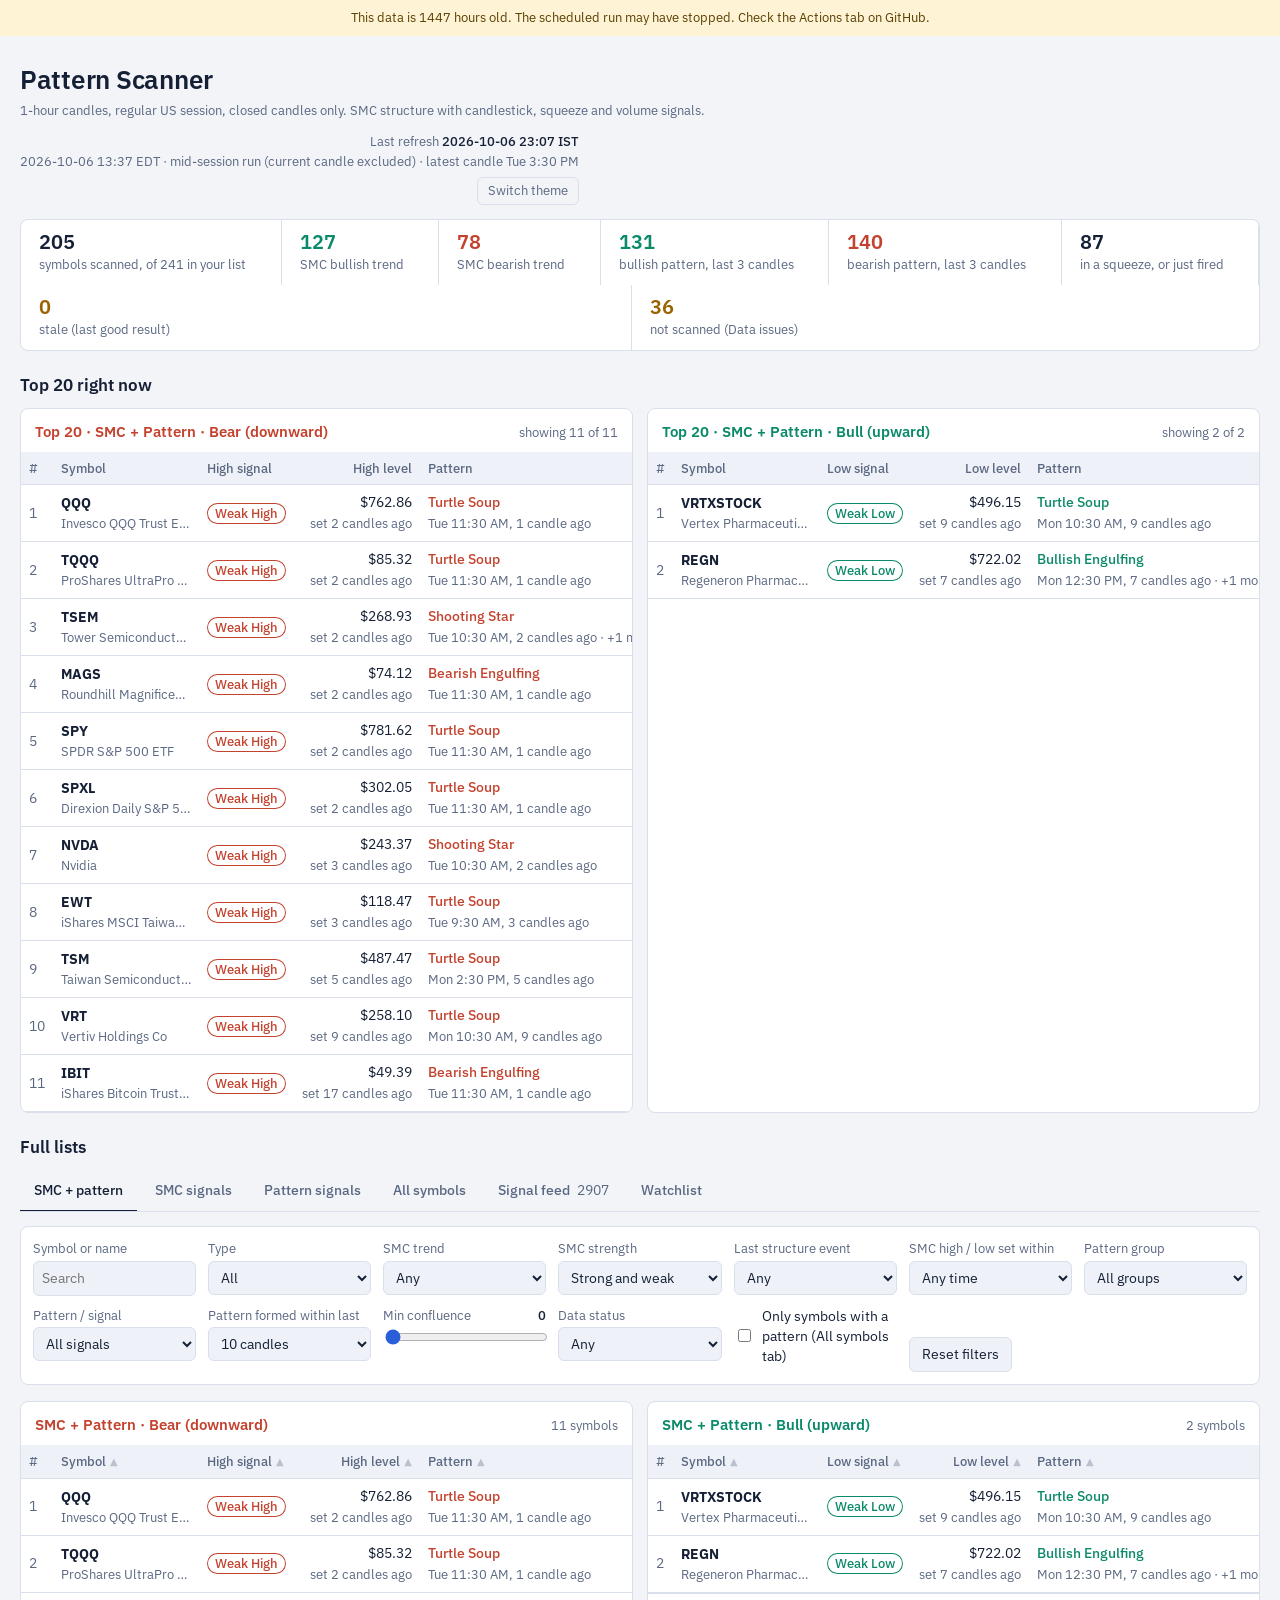
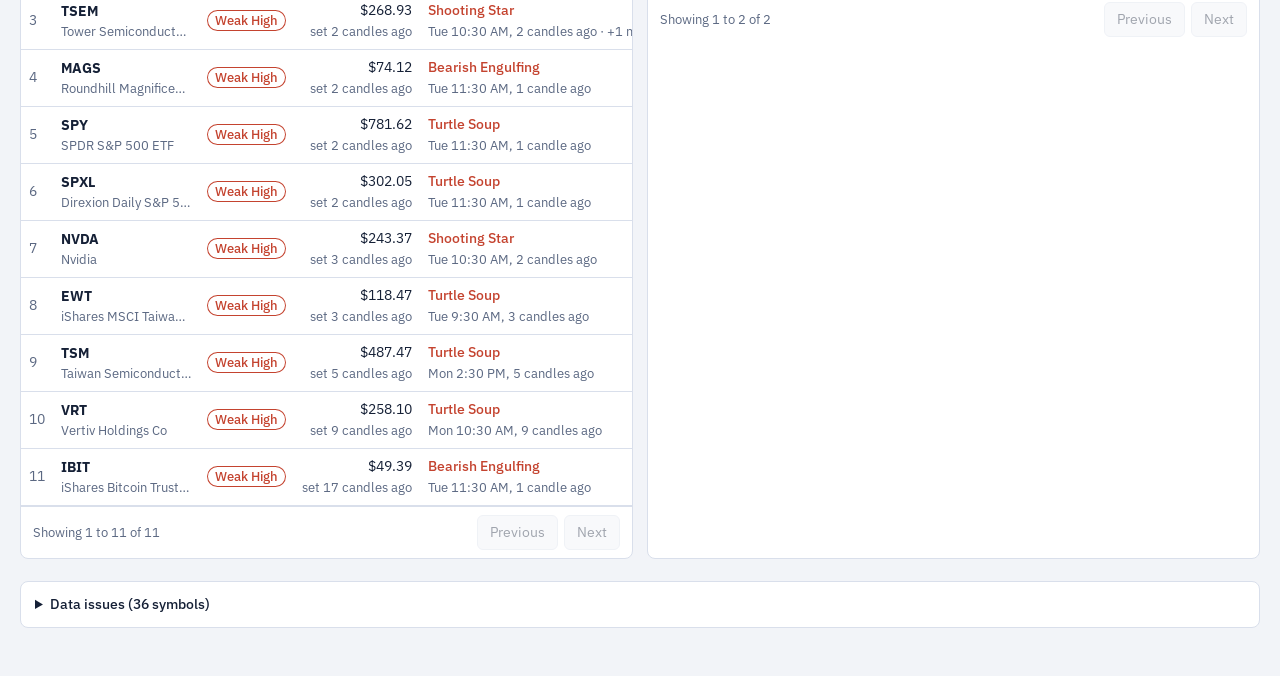
==== commit 72872147: "smc+pattern scan" ====
--- a/main-dashboard/index.html
+++ b/main-dashboard/index.html
@@ -30,8 +30,6 @@
 
 <div class="sec"><h2>Top 20 right now</h2></div>
 <section class="pair one" id="topCombo"></section>
-<section class="pair" id="topSmc"></section>
-<section class="pair" id="topPat"></section>
 
 <div class="sec"><h2>Full lists</h2></div>
 
@@ -442,8 +440,6 @@
 
 async function init(){
   bindTheme($('#themeBtn'));
-  $('#topSmc').innerHTML = tableShell('t_smcHigh', TABLE_DEFS.smcHigh, true) + tableShell('t_smcLow', TABLE_DEFS.smcLow, true);
-  $('#topPat').innerHTML = tableShell('t_patBull', TABLE_DEFS.patBull, true) + tableShell('t_patBear', TABLE_DEFS.patBear, true);
   $('#topCombo').innerHTML = tableShell('t_comboHigh', TABLE_DEFS.comboHigh, true) + tableShell('t_comboLow', TABLE_DEFS.comboLow, true);
   $('#fullCombo').innerHTML = tableShell('f_comboHigh', TABLE_DEFS.comboHigh, false) + tableShell('f_comboLow', TABLE_DEFS.comboLow, false);
   $('#fullSmc').innerHTML = tableShell('f_smcHigh', TABLE_DEFS.smcHigh, false) + tableShell('f_smcLow', TABLE_DEFS.smcLow, false);
@@ -456,7 +452,7 @@
   }
   META = DATA.meta || {}; LIVE = DATA.stocks.filter(isLive);
   buildFilterOptions(); renderHeader(); renderStats(); renderIssues();
-  ['comboLow','comboHigh','smcHigh','smcLow','patBull','patBear'].forEach(id => renderTable('t_', id, true));
+  ['comboLow','comboHigh'].forEach(id => renderTable('t_', id, true));
   renderFull();
 }
 init();
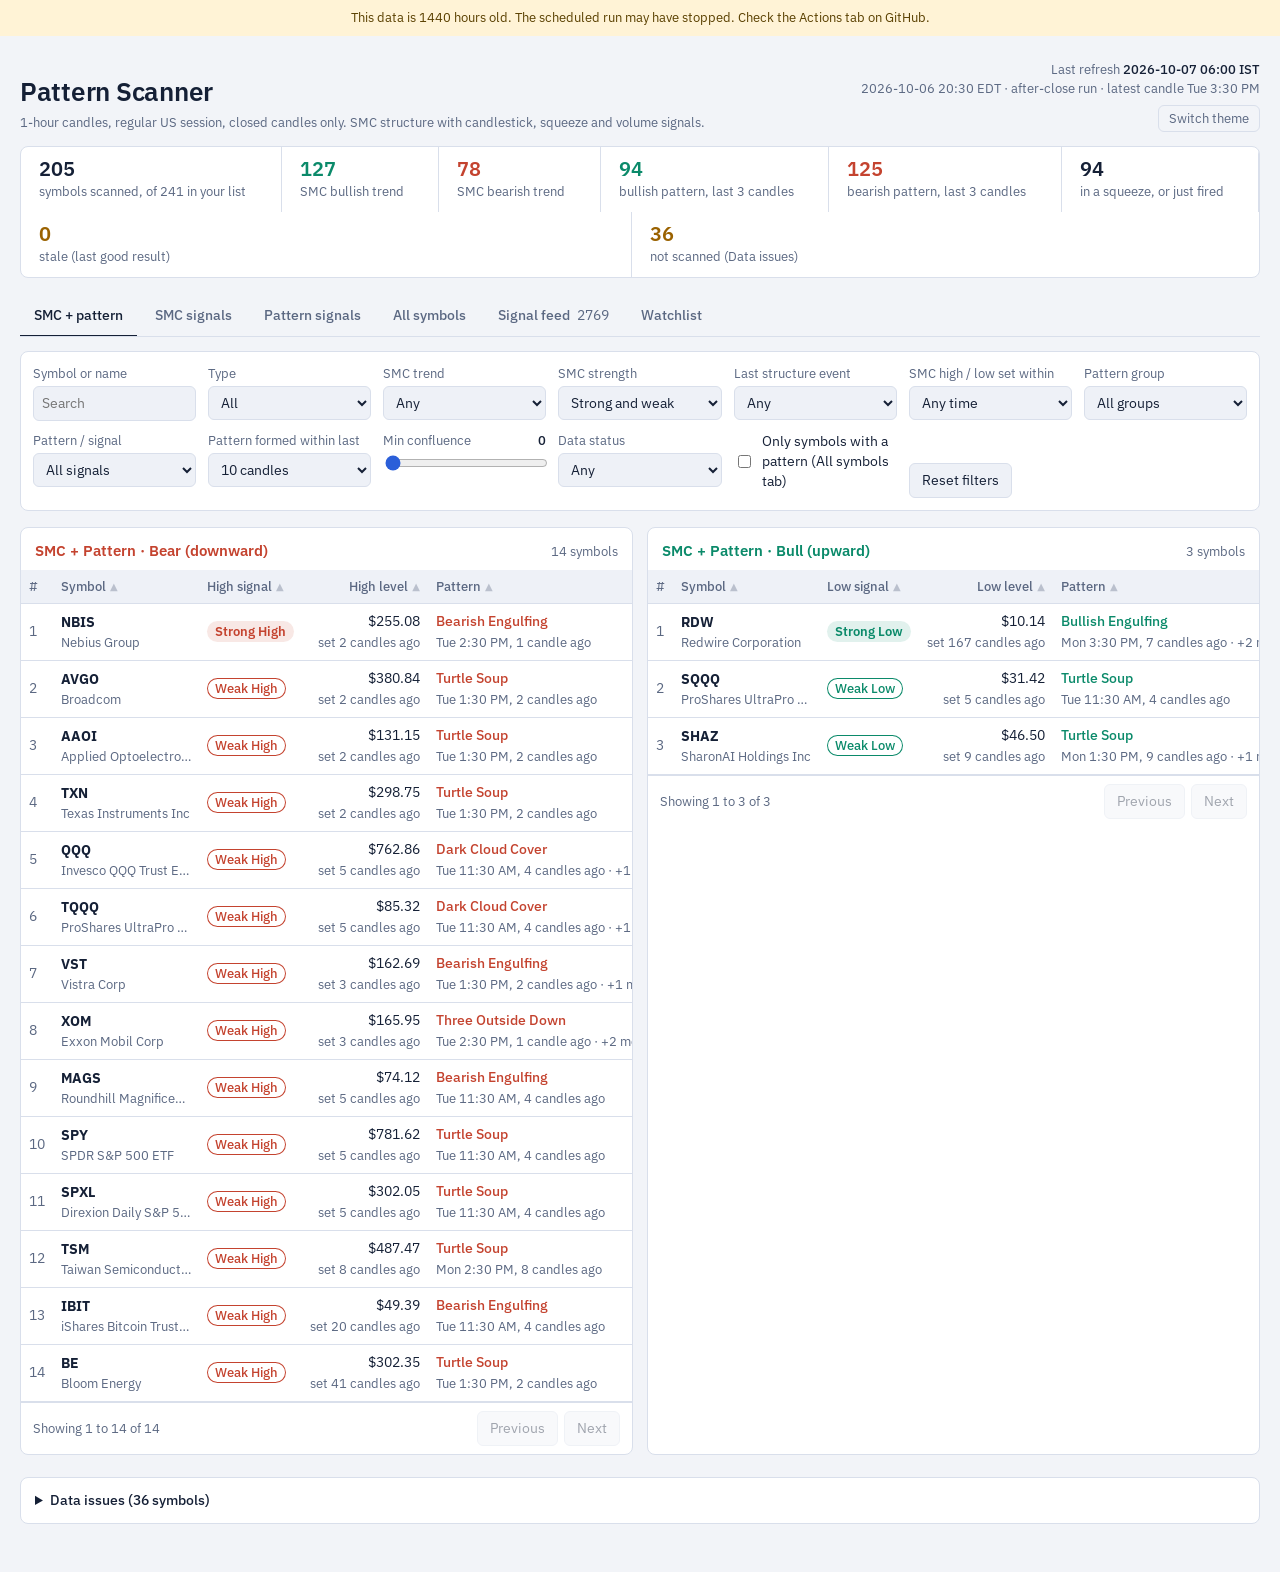
==== commit 344a1cfc: "smc+pattern" ====
--- a/main-dashboard/index.html
+++ b/main-dashboard/index.html
@@ -28,10 +28,7 @@
 
 <section class="stats" id="stats" aria-label="Scan summary"></section>
 
-<div class="sec"><h2>Top 20 right now</h2></div>
-<section class="pair one" id="topCombo"></section>
-
-<div class="sec"><h2>Full lists</h2></div>
+
 
 <div class="tabs" role="tablist">
   <button class="tab" role="tab" aria-selected="true" data-tab="combo">SMC + pattern</button>
@@ -440,7 +437,6 @@
 
 async function init(){
   bindTheme($('#themeBtn'));
-  $('#topCombo').innerHTML = tableShell('t_comboHigh', TABLE_DEFS.comboHigh, true) + tableShell('t_comboLow', TABLE_DEFS.comboLow, true);
   $('#fullCombo').innerHTML = tableShell('f_comboHigh', TABLE_DEFS.comboHigh, false) + tableShell('f_comboLow', TABLE_DEFS.comboLow, false);
   $('#fullSmc').innerHTML = tableShell('f_smcHigh', TABLE_DEFS.smcHigh, false) + tableShell('f_smcLow', TABLE_DEFS.smcLow, false);
   $('#fullPat').innerHTML = tableShell('f_patBull', TABLE_DEFS.patBull, false) + tableShell('f_patBear', TABLE_DEFS.patBear, false);
@@ -452,7 +448,6 @@
   }
   META = DATA.meta || {}; LIVE = DATA.stocks.filter(isLive);
   buildFilterOptions(); renderHeader(); renderStats(); renderIssues();
-  ['comboLow','comboHigh'].forEach(id => renderTable('t_', id, true));
   renderFull();
 }
 init();
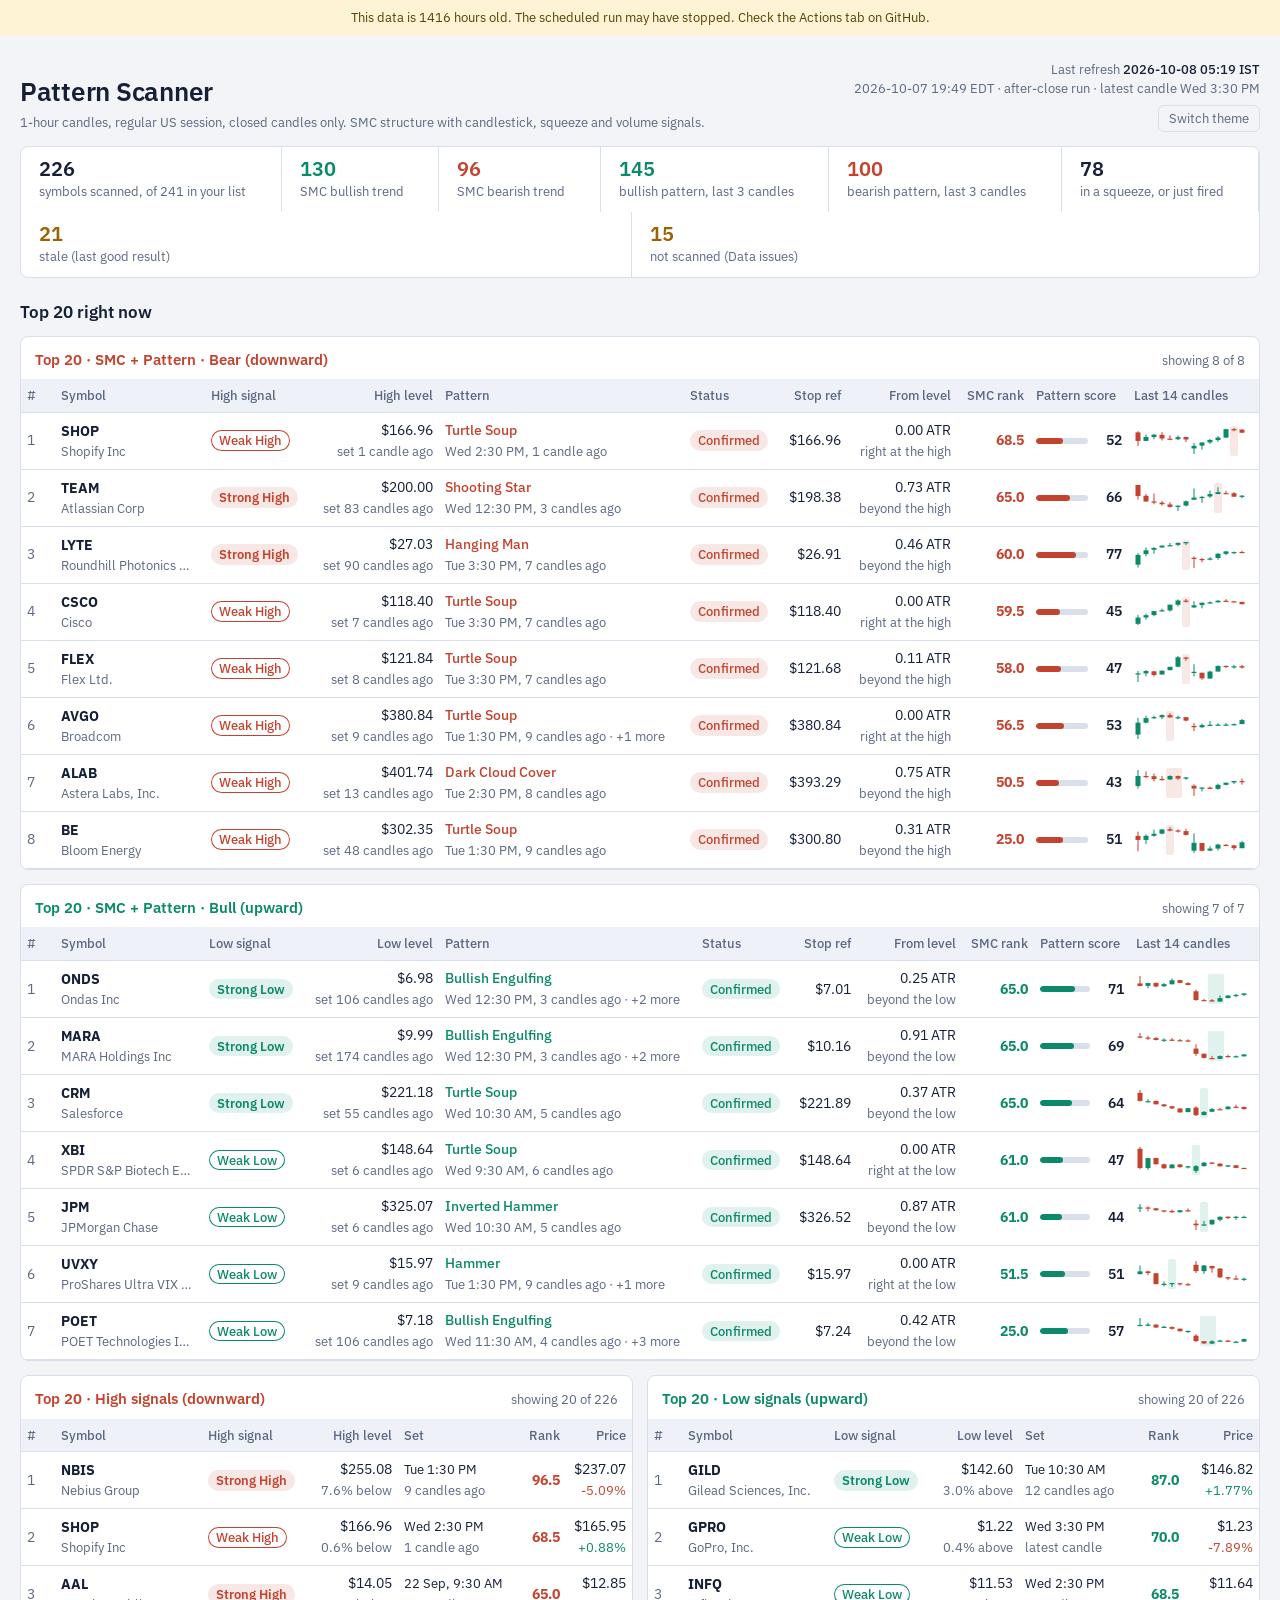
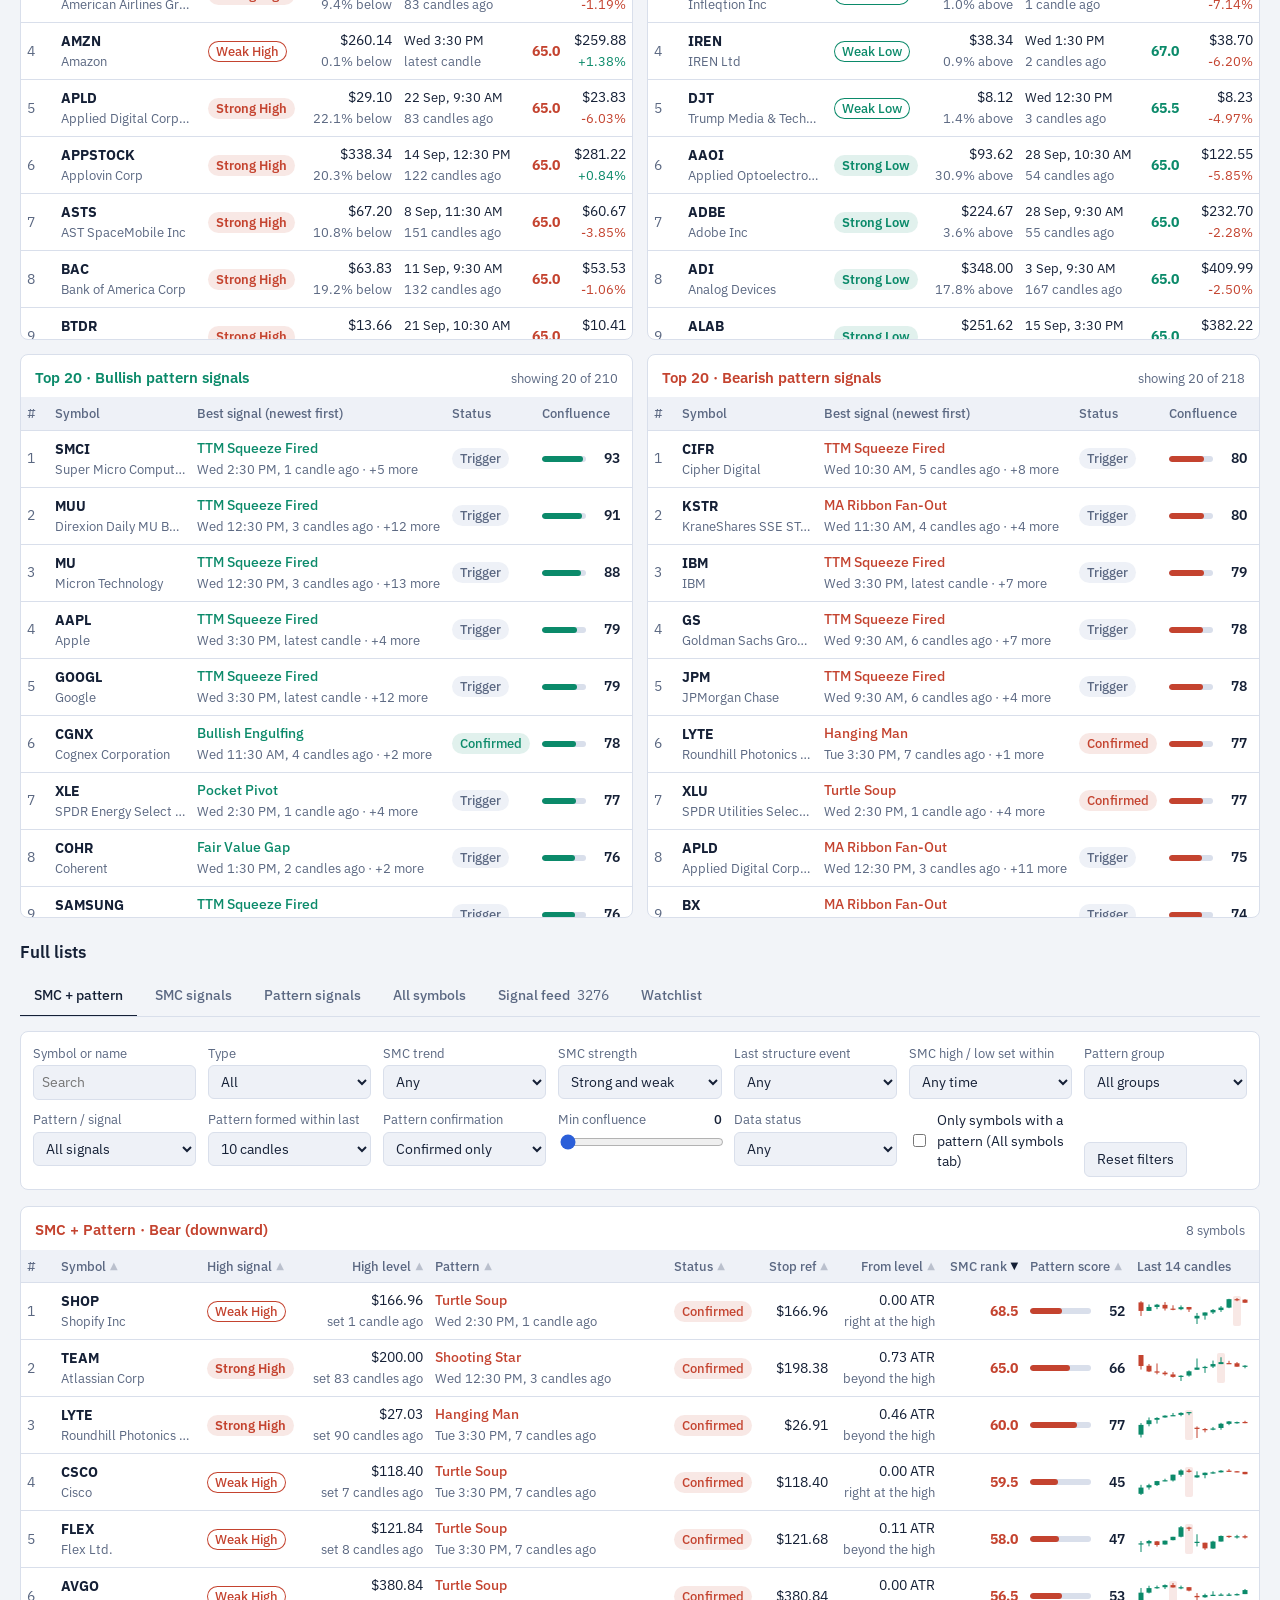
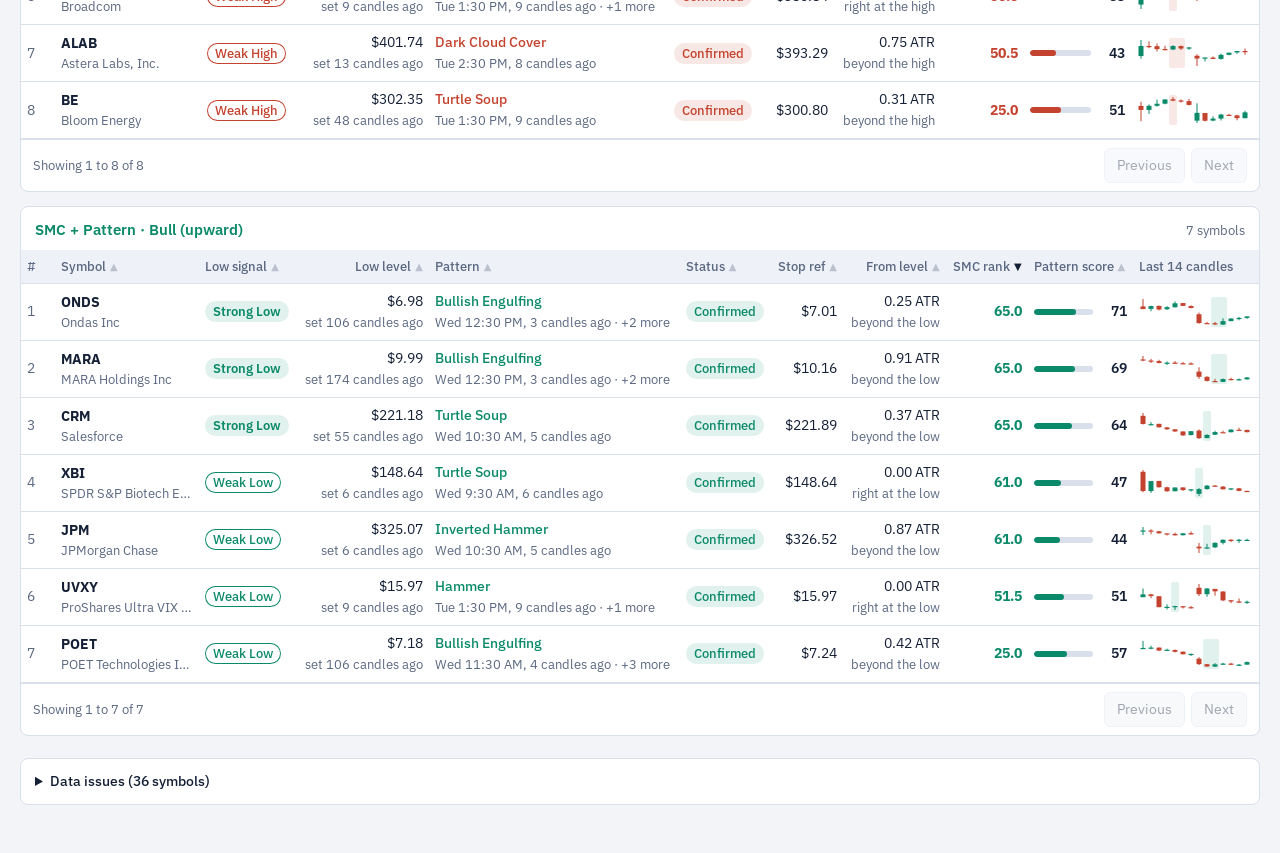
==== commit 16c66e16: "smc+pattern update" ====
--- a/main-dashboard/index.html
+++ b/main-dashboard/index.html
@@ -28,7 +28,12 @@
 
 <section class="stats" id="stats" aria-label="Scan summary"></section>
 
-
+<div class="sec"><h2>Top 20 right now</h2></div>
+<section class="pair one" id="topCombo"></section>
+<section class="pair" id="topSmc"></section>
+<section class="pair" id="topPat"></section>
+
+<div class="sec"><h2>Full lists</h2></div>
 
 <div class="tabs" role="tablist">
   <button class="tab" role="tab" aria-selected="true" data-tab="combo">SMC + pattern</button>
@@ -49,6 +54,7 @@
   <div class="field"><label for="fGroup">Pattern group</label><select id="fGroup"><option value="">All groups</option></select></div>
   <div class="field"><label for="fPat">Pattern / signal</label><select id="fPat"><option value="">All signals</option></select></div>
   <div class="field"><label for="fWin">Pattern formed within last</label><select id="fWin"></select></div>
+  <div class="field"><label for="fConfirm">Pattern confirmation</label><select id="fConfirm"><option value="confirmed" selected>Confirmed only</option><option value="pending">Pending only</option><option value="any">Confirmed and pending</option></select></div>
   <div class="field"><label for="fConf">Min confluence <span class="val" id="fConfVal">0</span></label><input id="fConf" type="range" min="0" max="90" step="5" value="0"></div>
   <div class="field"><label for="fStatus">Data status</label><select id="fStatus"><option value="">Any</option><option>OK</option><option>STALE</option></select></div>
   <div class="field check"><label><input id="fOnly" type="checkbox"> Only symbols with a pattern (All symbols tab)</label></div>
@@ -88,7 +94,7 @@
 let watch = getWatch();
 const $ = (s, r=document) => r.querySelector(s);
 const stockUrl = sym => '../stock/index.html?symbol=' + encodeURIComponent(sym);
-const DEFAULT_F = {q:'', type:'', smc:'', strength:'', event:'', age:'', group:'', pat:'', win:10, conf:0, status:'', only:false};
+const DEFAULT_F = {q:'', type:'', smc:'', strength:'', event:'', age:'', group:'', pat:'', win:10, conf:0, status:'', confirm:'confirmed', only:false};
 const state = { tab: 'combo', f: {...DEFAULT_F}, all: {key: 'conf', dir: -1, page: 1, per: 25},
   t: { smcHigh: {key:'rank', dir:-1, page:1}, smcLow: {key:'rank', dir:-1, page:1}, patBull: {key:'score', dir:-1, page:1}, patBear: {key:'score', dir:-1, page:1},
     comboLow: {key:'rank', dir:-1, page:1}, comboHigh: {key:'rank', dir:-1, page:1} } };
@@ -144,15 +150,24 @@
   }).filter(r => SIG[r.sig]
     && (!filtered || ((!f.strength || r.sig.startsWith(f.strength)) && (f.age === '' || (r.since != null && r.since >= 0 && r.since <= +f.age)))));
 }
-/* Pattern rows: every symbol with at least one bullish (or bearish) signal in the window. */
+/* Pattern rows: every symbol with at least one bullish (or bearish) signal in the window that passes the confirmation rule.
+   Failed patterns never count. The Top 20 boards always use "confirmed" (patStatus in assets/common.js). */
 function patRows(dir, filtered){
-  const f = state.f, win = filtered ? f.win : (META.top_board_window || 20);
+  const f = state.f, win = filtered ? f.win : (META.top_board_window || 20), mode = filtered ? f.confirm : 'confirmed';
+  const passes = st => mode === 'any' ? st !== 'failed' : mode === 'pending' ? st === 'pending' : (st === 'confirmed' || st === 'trigger');
   return (filtered ? LIVE.filter(symbolOk) : LIVE).map(s => {
-    let sigs = signalsIn(s, win).filter(g => g.dir === dir);
-    if (filtered) { if (f.group) sigs = sigs.filter(g => g.group === f.group); if (f.pat) sigs = sigs.filter(g => g.name === f.pat); }
-    const best = bestOf(sigs);
-    return best ? {s, best, n: sigs.length, score: best.score, since: best.since} : null;
+    let items = signalsIn(s, win).filter(g => g.dir === dir).map(g => ({g, st: patStatus(s, g)})).filter(x => passes(x.st));
+    if (filtered) { if (f.group) items = items.filter(x => x.g.group === f.group); if (f.pat) items = items.filter(x => x.g.name === f.pat); }
+    items.sort((x, y) => y.g.score - x.g.score || x.g.since - y.g.since);
+    const top = items[0];
+    return top ? {s, best: top.g, n: items.length, score: top.g.score, since: top.g.since, status: top.st} : null;
   }).filter(r => r && (!filtered || r.score >= f.conf));
+}
+const PAT_TIP = "Confirmed only by default: a candle pattern counts once a later candle has closed beyond it (the Handbook's rule). Squeeze, volume, trend and structure signals show as Trigger because the close beyond a level is the signal itself. Failed patterns are never shown. Use the Pattern confirmation filter to see pending ones.";
+function patStatusCell(r, dir){
+  return r.status === 'confirmed' ? '<span class="pill ' + dir + '">Confirmed</span>'
+    : r.status === 'pending' ? '<span class="pill neutral" title="Pattern formed, no later candle has closed beyond it yet">Pending</span>'
+    : '<span class="pill none" title="Event signal: the close beyond its level is the trigger itself, nothing further to confirm">Trigger</span>';
 }
 
 /* ---------- SMC level + reversal pattern ---------- */
@@ -221,8 +236,8 @@
 ];
 const patCols = dir => [
   {k:'sym', t:'Symbol', get: r => r.s.symbol, cell: r => symCell(r.s)},
-  {k:'sig', t:'Best signal', get: r => r.best.name, cell: r => patCell(r.best, r.n - 1)},
-  {k:'since', t:'Ago', num:true, get: r => r.since, cell: r => r.since},
+  {k:'sig', t:'Best signal (newest first)', get: r => r.since, cell: r => patCell(r.best, r.n - 1)},
+  {k:'status', t:'Status', get: r => r.status, cell: r => patStatusCell(r, dir)},
   {k:'score', t:'Confluence', get: r => r.score, cell: r => confCell(r.score, dir)},
   {k:'price', t:'Price', num:true, get: r => r.s.price, cell: r => priceCell(r.s)},
   {k:'strip', t:'Last 14 candles', sort:false, cell: r => strip(r.s, r.best)}
@@ -242,10 +257,10 @@
 const TABLE_DEFS = {
   smcHigh: {title:'High signals (downward)', cls:'bear', sub:'', cols: () => smcCols('high'), rows: f => smcRows('high', f)},
   smcLow:  {title:'Low signals (upward)', cls:'bull', sub:'', cols: () => smcCols('low'), rows: f => smcRows('low', f)},
-  patBull: {title:'Bullish pattern signals', cls:'bull', sub:'', cols: () => patCols('bull'), rows: f => patRows('bull', f)},
+  patBull: {title:'Bullish pattern signals', cls:'bull', sub:'', tip: PAT_TIP, cols: () => patCols('bull'), rows: f => patRows('bull', f)},
   comboLow: {title:'SMC + Pattern · Bull (upward)', cls:'bull', tie:(a, b) => b.score - a.score, sub:'', tip:"Strong/Weak Low + bullish reversal pattern (3 stars or more, Turtle Soup, Undercut & Rally) at the low, within 1 ATR, after a real decline into it, no new low since, price not more than 2 ATR away. Confirmed only: a later candle has closed beyond the pattern. Ranked by bullish SMC rank, ties by pattern score.", cols: () => comboCols('low'), rows: f => comboRows('low', f)},
   comboHigh: {title:'SMC + Pattern · Bear (downward)', cls:'bear', tie:(a, b) => b.score - a.score, sub:'', tip:"Strong/Weak High + bearish reversal pattern (3 stars or more, Turtle Soup) at the high, within 1 ATR, after a real rise into it, no new high since, price not more than 2 ATR away. Confirmed only: a later candle has closed beyond the pattern. Ranked by bearish SMC rank, ties by pattern score.", cols: () => comboCols('high'), rows: f => comboRows('high', f)},
-  patBear: {title:'Bearish pattern signals', cls:'bear', sub:'', cols: () => patCols('bear'), rows: f => patRows('bear', f)}
+  patBear: {title:'Bearish pattern signals', cls:'bear', sub:'', tip: PAT_TIP, cols: () => patCols('bear'), rows: f => patRows('bear', f)}
 };
 function tableShell(id, d, top){
   return '<div class="tcard"><div class="head"><h3 class="' + d.cls + '"' + (d.tip ? ' title="' + esc(d.tip) + '"' : '') + '>' + (top ? 'Top 20 · ' : '') + d.title + '</h3><span class="cnt" id="' + id + '-cnt"></span>' + (d.sub ? '<p>' + d.sub + '</p>' : '') + '</div>' +
@@ -407,7 +422,7 @@
   const open = e.target.closest('[data-open]') || e.target.closest('tr.row[data-sym]');
   if (open) location.href = stockUrl(open.dataset.open || open.dataset.sym);
 });
-const FILTER_IDS = {q:'#fSearch', type:'#fType', smc:'#fSmc', strength:'#fStrength', event:'#fEvent', age:'#fAge', group:'#fGroup', pat:'#fPat', win:'#fWin', conf:'#fConf', status:'#fStatus'};
+const FILTER_IDS = {q:'#fSearch', type:'#fType', smc:'#fSmc', strength:'#fStrength', event:'#fEvent', age:'#fAge', group:'#fGroup', pat:'#fPat', win:'#fWin', conf:'#fConf', status:'#fStatus', confirm:'#fConfirm'};
 function resetPages(){ Object.values(state.t).forEach(t => t.page = 1); state.all.page = 1; }
 function bindFilters(){
   Object.entries(FILTER_IDS).forEach(([key, id]) => $(id).addEventListener('input', e => {
@@ -418,7 +433,7 @@
   $('#fOnly').addEventListener('change', e => { state.f.only = e.target.checked; state.all.page = 1; renderFull(); });
   $('#fReset').addEventListener('click', () => {
     state.f = {...DEFAULT_F}; resetPages();
-    Object.entries(FILTER_IDS).forEach(([key, id]) => { $(id).value = key === 'win' ? '10' : key === 'conf' ? '0' : ''; });
+    Object.entries(FILTER_IDS).forEach(([key, id]) => { $(id).value = key === 'win' ? '10' : key === 'conf' ? '0' : key === 'confirm' ? 'confirmed' : ''; });
     $('#fConfVal').textContent = '0'; $('#fOnly').checked = false; renderFull();
   });
   $('#prev').addEventListener('click', () => { state.all.page--; renderAllTab(); });
@@ -437,6 +452,9 @@
 
 async function init(){
   bindTheme($('#themeBtn'));
+  $('#topSmc').innerHTML = tableShell('t_smcHigh', TABLE_DEFS.smcHigh, true) + tableShell('t_smcLow', TABLE_DEFS.smcLow, true);
+  $('#topPat').innerHTML = tableShell('t_patBull', TABLE_DEFS.patBull, true) + tableShell('t_patBear', TABLE_DEFS.patBear, true);
+  $('#topCombo').innerHTML = tableShell('t_comboHigh', TABLE_DEFS.comboHigh, true) + tableShell('t_comboLow', TABLE_DEFS.comboLow, true);
   $('#fullCombo').innerHTML = tableShell('f_comboHigh', TABLE_DEFS.comboHigh, false) + tableShell('f_comboLow', TABLE_DEFS.comboLow, false);
   $('#fullSmc').innerHTML = tableShell('f_smcHigh', TABLE_DEFS.smcHigh, false) + tableShell('f_smcLow', TABLE_DEFS.smcLow, false);
   $('#fullPat').innerHTML = tableShell('f_patBull', TABLE_DEFS.patBull, false) + tableShell('f_patBear', TABLE_DEFS.patBear, false);
@@ -448,6 +466,7 @@
   }
   META = DATA.meta || {}; LIVE = DATA.stocks.filter(isLive);
   buildFilterOptions(); renderHeader(); renderStats(); renderIssues();
+  ['comboLow','comboHigh','smcHigh','smcLow','patBull','patBear'].forEach(id => renderTable('t_', id, true));
   renderFull();
 }
 init();
--- a/assets/style.css
+++ b/assets/style.css
@@ -161,3 +161,8 @@
 .tabs { overflow-x: auto; scrollbar-width: none; }
 .tabs::-webkit-scrollbar { display: none; }
 .tab { white-space: nowrap; }
+.pair.one { grid-template-columns: 1fr; }
+
+/* pattern tables carry a Status column: tighten a little so both tables still fit side by side on a wide screen */
+.tcard .conf { min-width: 78px; }
+.tcard th, .tcard td { padding-left: 6px; padding-right: 6px; }
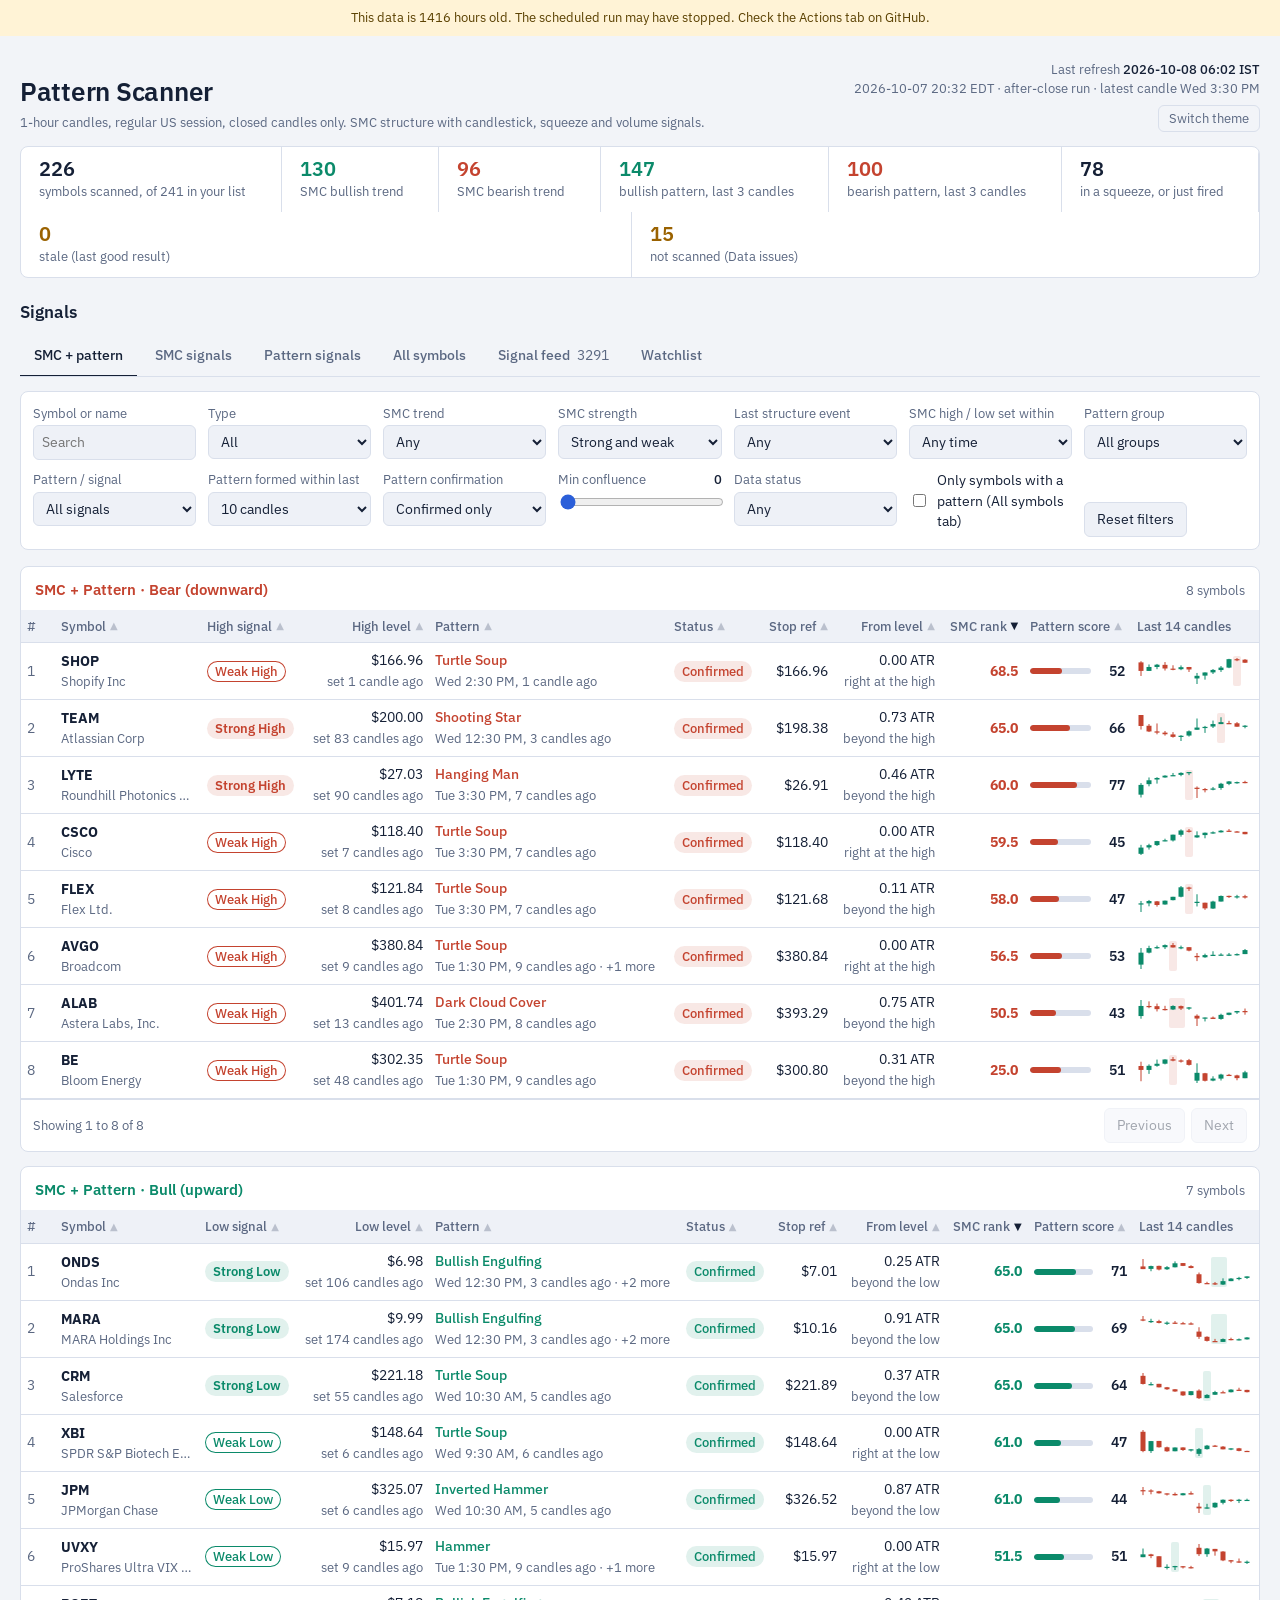
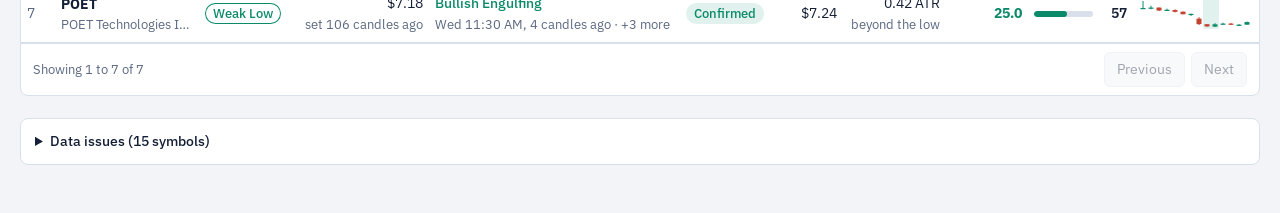
==== commit 72cbcc86: "Update index.html" ====
--- a/main-dashboard/index.html
+++ b/main-dashboard/index.html
@@ -28,12 +28,7 @@
 
 <section class="stats" id="stats" aria-label="Scan summary"></section>
 
-<div class="sec"><h2>Top 20 right now</h2></div>
-<section class="pair one" id="topCombo"></section>
-<section class="pair" id="topSmc"></section>
-<section class="pair" id="topPat"></section>
-
-<div class="sec"><h2>Full lists</h2></div>
+<div class="sec"><h2>Signals</h2></div>
 
 <div class="tabs" role="tablist">
   <button class="tab" role="tab" aria-selected="true" data-tab="combo">SMC + pattern</button>
@@ -452,9 +447,6 @@
 
 async function init(){
   bindTheme($('#themeBtn'));
-  $('#topSmc').innerHTML = tableShell('t_smcHigh', TABLE_DEFS.smcHigh, true) + tableShell('t_smcLow', TABLE_DEFS.smcLow, true);
-  $('#topPat').innerHTML = tableShell('t_patBull', TABLE_DEFS.patBull, true) + tableShell('t_patBear', TABLE_DEFS.patBear, true);
-  $('#topCombo').innerHTML = tableShell('t_comboHigh', TABLE_DEFS.comboHigh, true) + tableShell('t_comboLow', TABLE_DEFS.comboLow, true);
   $('#fullCombo').innerHTML = tableShell('f_comboHigh', TABLE_DEFS.comboHigh, false) + tableShell('f_comboLow', TABLE_DEFS.comboLow, false);
   $('#fullSmc').innerHTML = tableShell('f_smcHigh', TABLE_DEFS.smcHigh, false) + tableShell('f_smcLow', TABLE_DEFS.smcLow, false);
   $('#fullPat').innerHTML = tableShell('f_patBull', TABLE_DEFS.patBull, false) + tableShell('f_patBear', TABLE_DEFS.patBear, false);
@@ -466,7 +458,6 @@
   }
   META = DATA.meta || {}; LIVE = DATA.stocks.filter(isLive);
   buildFilterOptions(); renderHeader(); renderStats(); renderIssues();
-  ['comboLow','comboHigh','smcHigh','smcLow','patBull','patBear'].forEach(id => renderTable('t_', id, true));
   renderFull();
 }
 init();
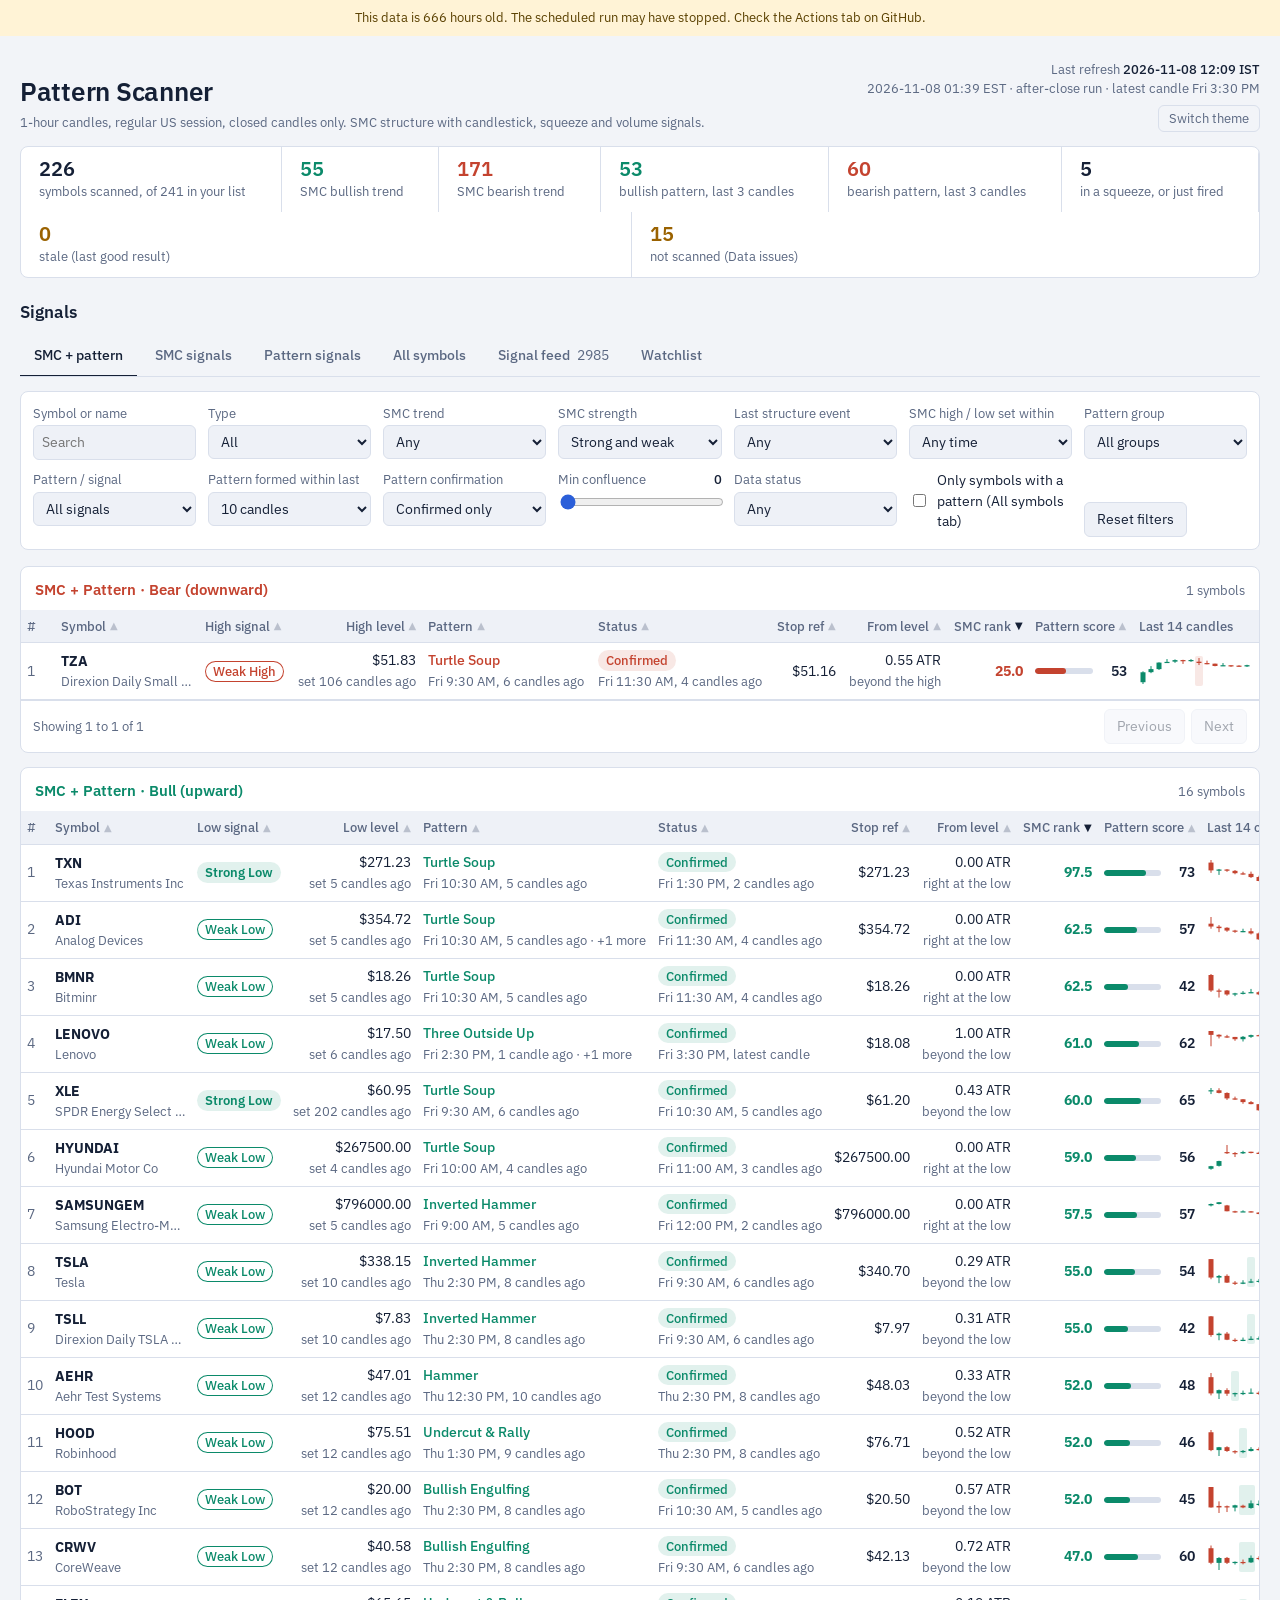
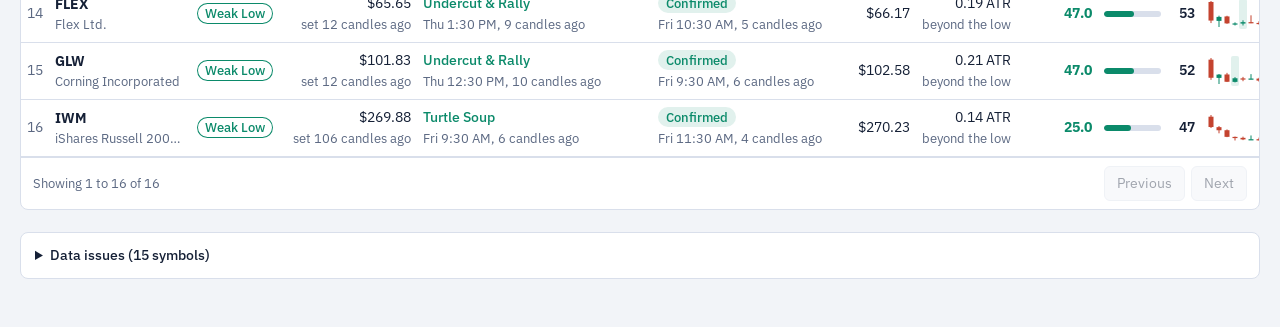
==== commit fe5f9acf: "Update index.html" ====
--- a/main-dashboard/index.html
+++ b/main-dashboard/index.html
@@ -202,20 +202,21 @@
       const avg = pre.reduce((t, c) => t + c[4], 0) / pre.length;
       if (!((low ? avg - ext : ext - avg) >= COMBO_TREND * atr)) return;            // no real move into the level, so nothing to reverse
       if ((low ? s.price - ext : ext - s.price) > COMBO_RUN * atr) return;          // already ran away, too late
-      let status = g.confirm || 'pending', failed = false;
+      let status = g.confirm || 'pending', failed = false, confIdx = -1;
       for (let i = end + 1; i < n; i++) {
         if (low ? cs[i][3] < ext : cs[i][2] > ext) { failed = true; break; }       // new low (high) after the pattern: setup is dead
-        if (status === 'pending' && (low ? cs[i][4] > hi : cs[i][4] < lo)) status = 'confirmed';
+        if (confIdx < 0 && (low ? cs[i][4] > hi : cs[i][4] < lo)) confIdx = i;      // first later candle that closed beyond the pattern = confirmation candle
+        if (status === 'pending' && confIdx === i) status = 'confirmed';
       }
       if (failed) return;
       if (status !== 'confirmed') return;                                           // only turns that have already started: a later candle closed beyond the pattern
-      cands.push({g, status, stop: g.stop != null ? g.stop : ext, dist: Math.abs(gap) / atr, above: low ? gap >= 0 : gap <= 0});
+      cands.push({g, status, confTime: confIdx >= 0 ? cs[confIdx][0] : null, confSince: confIdx >= 0 ? n - 1 - confIdx : null, stop: g.stop != null ? g.stop : ext, dist: Math.abs(gap) / atr, above: low ? gap >= 0 : gap <= 0});
     });
     if (!cands.length) return;
     cands.sort((x, y) => y.g.score - x.g.score || x.g.since - y.g.since);
     const c = cands[0];
     out.push({s, sig, level, time: m[key + '_signal_time'], since: lvSince, rank: low ? m.bullish_rank_score : m.bearish_rank_score,
-      best: c.g, n: cands.length, status: c.status, stop: c.stop, dist: c.dist, above: c.above, score: c.g.score});
+      best: c.g, n: cands.length, status: c.status, confTime: c.confTime, confSince: c.confSince, stop: c.stop, dist: c.dist, above: c.above, score: c.g.score});
   });
   return out;
 }
@@ -242,7 +243,7 @@
   {k:'sig', t: low ? 'Low signal' : 'High signal', get: r => r.sig, cell: r => sigPill(r.sig)},
   {k:'level', t: low ? 'Low level' : 'High level', num:true, get: r => r.level, cell: r => '$' + money(r.level) + '<br><span class="muted small">' + (r.since != null && r.since >= 0 ? 'set ' + agoText(r.since) : '–') + '</span>'},
   {k:'pat', t:'Pattern', get: r => r.best.name, cell: r => patCell(r.best, r.n - 1)},
-  {k:'status', t:'Status', get: r => r.status, cell: r => r.status === 'confirmed' ? '<span class="pill ' + dir + '">Confirmed</span>' : '<span class="pill neutral" title="Pattern formed, no later candle has closed beyond it yet">Pending</span>'},
+  {k:'status', t:'Status', get: r => r.status, cell: r => r.status === 'confirmed' ? '<span class="pill ' + dir + '">Confirmed</span>' + (r.confTime ? '<br><span class="muted small" title="The candle that closed beyond the pattern and confirmed it">' + esc(fmtTime(r.confTime)) + ', ' + agoText(r.confSince) + '</span>' : '') : '<span class="pill neutral" title="Pattern formed, no later candle has closed beyond it yet">Pending</span>'},
   {k:'stop', t:'Stop ref', num:true, get: r => r.stop, cell: r => '$' + money(r.stop)},
   {k:'dist', t:'From level', num:true, get: r => r.dist, cell: r => r.dist.toFixed(2) + ' ATR<br><span class="muted small">' + (r.dist < 0.05 ? 'right at the ' : (r.above ? 'beyond the ' : 'inside the ')) + (low ? 'low' : 'high') + '</span>'},
   {k:'rank', t:'SMC rank', num:true, get: r => r.rank ?? -1, cell: r => '<b style="color:var(--' + (low ? 'bull' : 'bear') + ')">' + (r.rank != null ? Number(r.rank).toFixed(1) : '–') + '</b>'},
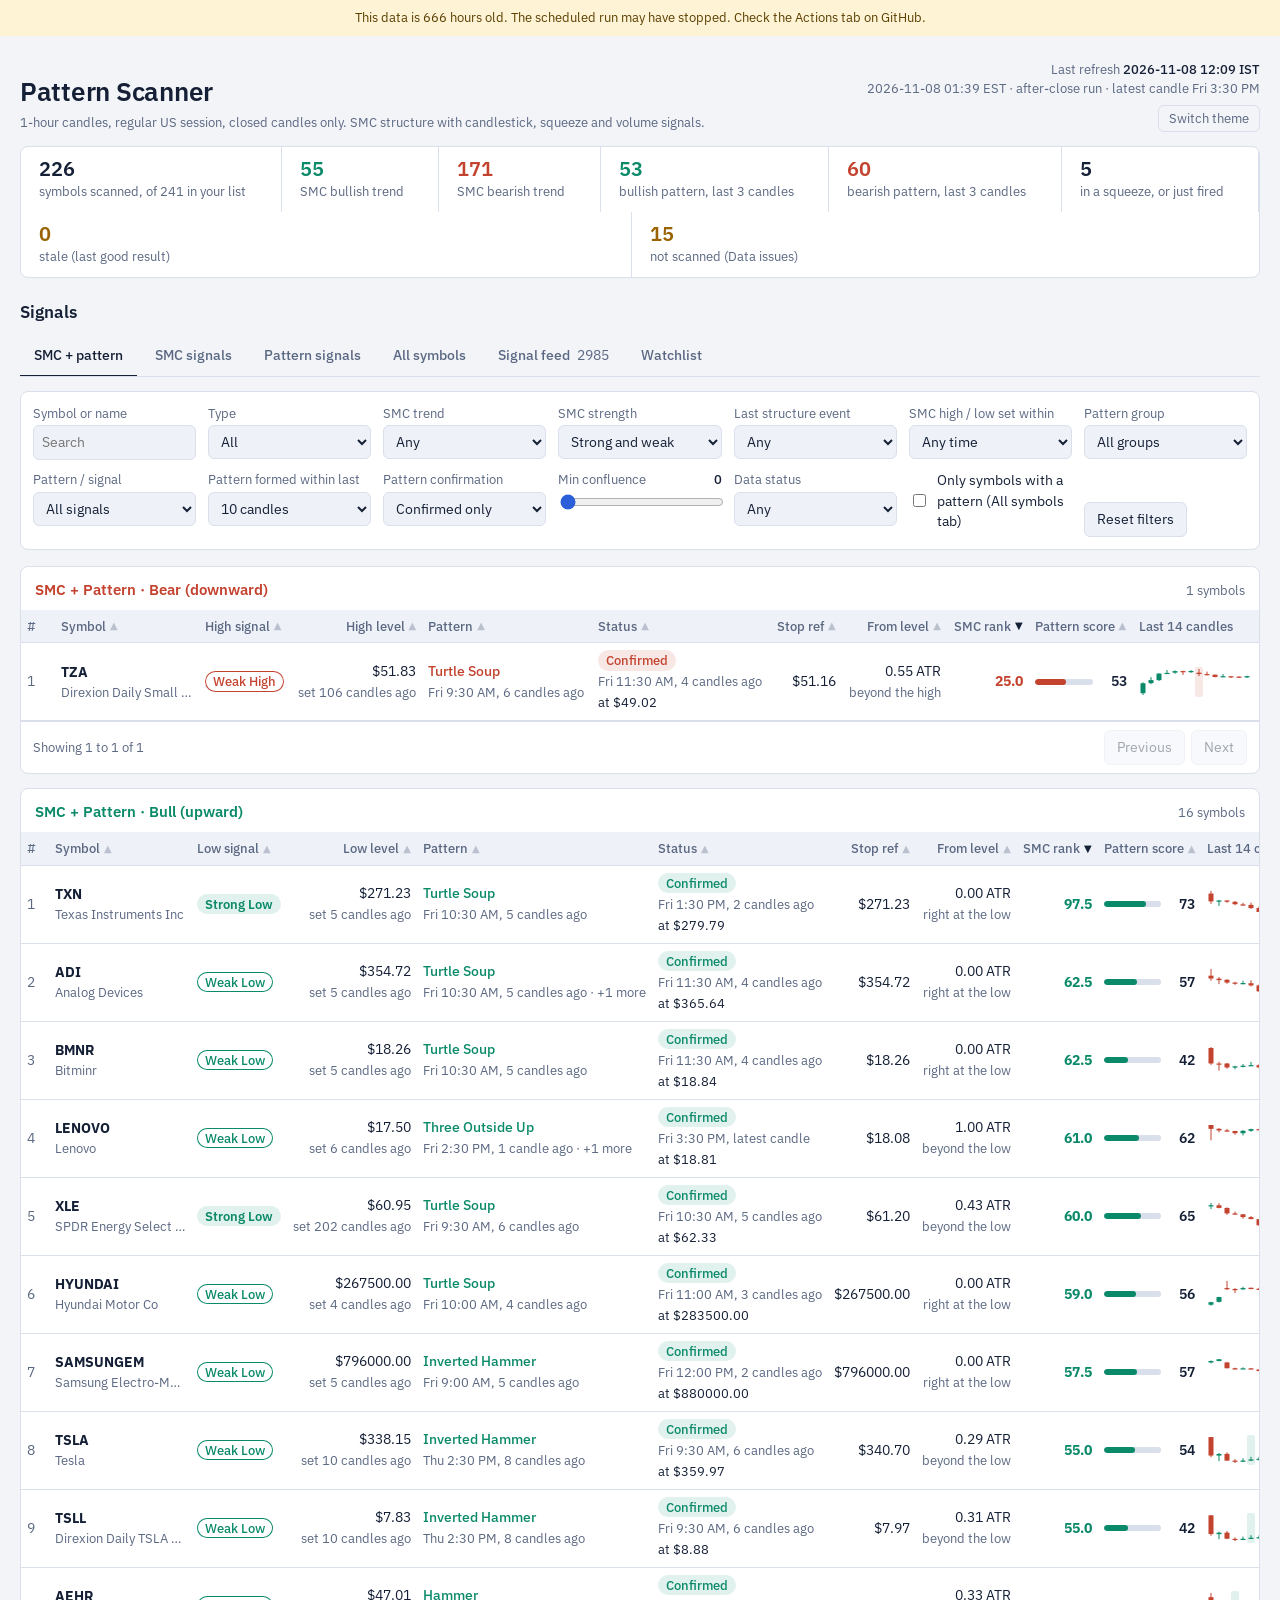
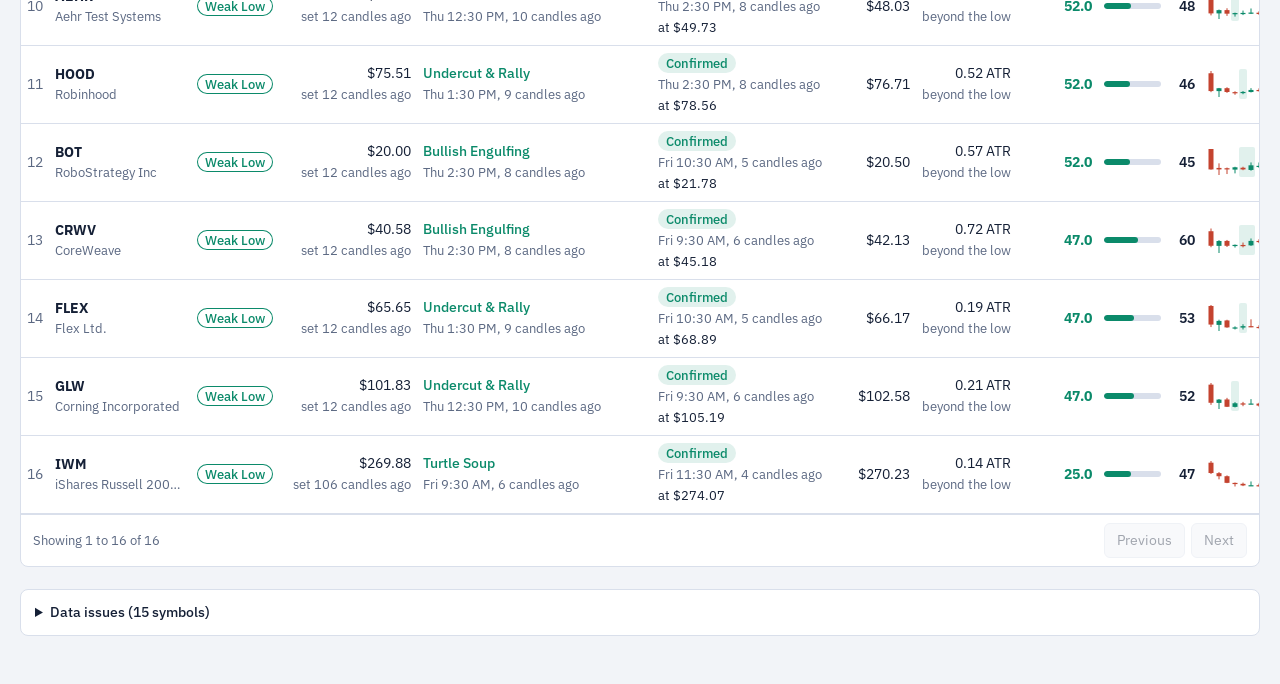
==== commit 796b811a: "Update index.html" ====
--- a/main-dashboard/index.html
+++ b/main-dashboard/index.html
@@ -210,13 +210,13 @@
       }
       if (failed) return;
       if (status !== 'confirmed') return;                                           // only turns that have already started: a later candle closed beyond the pattern
-      cands.push({g, status, confTime: confIdx >= 0 ? cs[confIdx][0] : null, confSince: confIdx >= 0 ? n - 1 - confIdx : null, stop: g.stop != null ? g.stop : ext, dist: Math.abs(gap) / atr, above: low ? gap >= 0 : gap <= 0});
+      cands.push({g, status, confTime: confIdx >= 0 ? cs[confIdx][0] : null, confPrice: confIdx >= 0 ? cs[confIdx][4] : null, confSince: confIdx >= 0 ? n - 1 - confIdx : null, stop: g.stop != null ? g.stop : ext, dist: Math.abs(gap) / atr, above: low ? gap >= 0 : gap <= 0});
     });
     if (!cands.length) return;
     cands.sort((x, y) => y.g.score - x.g.score || x.g.since - y.g.since);
     const c = cands[0];
     out.push({s, sig, level, time: m[key + '_signal_time'], since: lvSince, rank: low ? m.bullish_rank_score : m.bearish_rank_score,
-      best: c.g, n: cands.length, status: c.status, confTime: c.confTime, confSince: c.confSince, stop: c.stop, dist: c.dist, above: c.above, score: c.g.score});
+      best: c.g, n: cands.length, status: c.status, confTime: c.confTime, confPrice: c.confPrice, confSince: c.confSince, stop: c.stop, dist: c.dist, above: c.above, score: c.g.score});
   });
   return out;
 }
@@ -243,7 +243,7 @@
   {k:'sig', t: low ? 'Low signal' : 'High signal', get: r => r.sig, cell: r => sigPill(r.sig)},
   {k:'level', t: low ? 'Low level' : 'High level', num:true, get: r => r.level, cell: r => '$' + money(r.level) + '<br><span class="muted small">' + (r.since != null && r.since >= 0 ? 'set ' + agoText(r.since) : '–') + '</span>'},
   {k:'pat', t:'Pattern', get: r => r.best.name, cell: r => patCell(r.best, r.n - 1)},
-  {k:'status', t:'Status', get: r => r.status, cell: r => r.status === 'confirmed' ? '<span class="pill ' + dir + '">Confirmed</span>' + (r.confTime ? '<br><span class="muted small" title="The candle that closed beyond the pattern and confirmed it">' + esc(fmtTime(r.confTime)) + ', ' + agoText(r.confSince) + '</span>' : '') : '<span class="pill neutral" title="Pattern formed, no later candle has closed beyond it yet">Pending</span>'},
+  {k:'status', t:'Status', get: r => r.status, cell: r => r.status === 'confirmed' ? '<span class="pill ' + dir + '">Confirmed</span>' + (r.confTime ? '<br><span class="muted small" title="The candle that closed beyond the pattern and confirmed it">' + esc(fmtTime(r.confTime)) + ', ' + agoText(r.confSince) + '</span><br><span class="small" title="Closing price of the confirming candle">at $' + money(r.confPrice) + '</span>' : '') : '<span class="pill neutral" title="Pattern formed, no later candle has closed beyond it yet">Pending</span>'},
   {k:'stop', t:'Stop ref', num:true, get: r => r.stop, cell: r => '$' + money(r.stop)},
   {k:'dist', t:'From level', num:true, get: r => r.dist, cell: r => r.dist.toFixed(2) + ' ATR<br><span class="muted small">' + (r.dist < 0.05 ? 'right at the ' : (r.above ? 'beyond the ' : 'inside the ')) + (low ? 'low' : 'high') + '</span>'},
   {k:'rank', t:'SMC rank', num:true, get: r => r.rank ?? -1, cell: r => '<b style="color:var(--' + (low ? 'bull' : 'bear') + ')">' + (r.rank != null ? Number(r.rank).toFixed(1) : '–') + '</b>'},
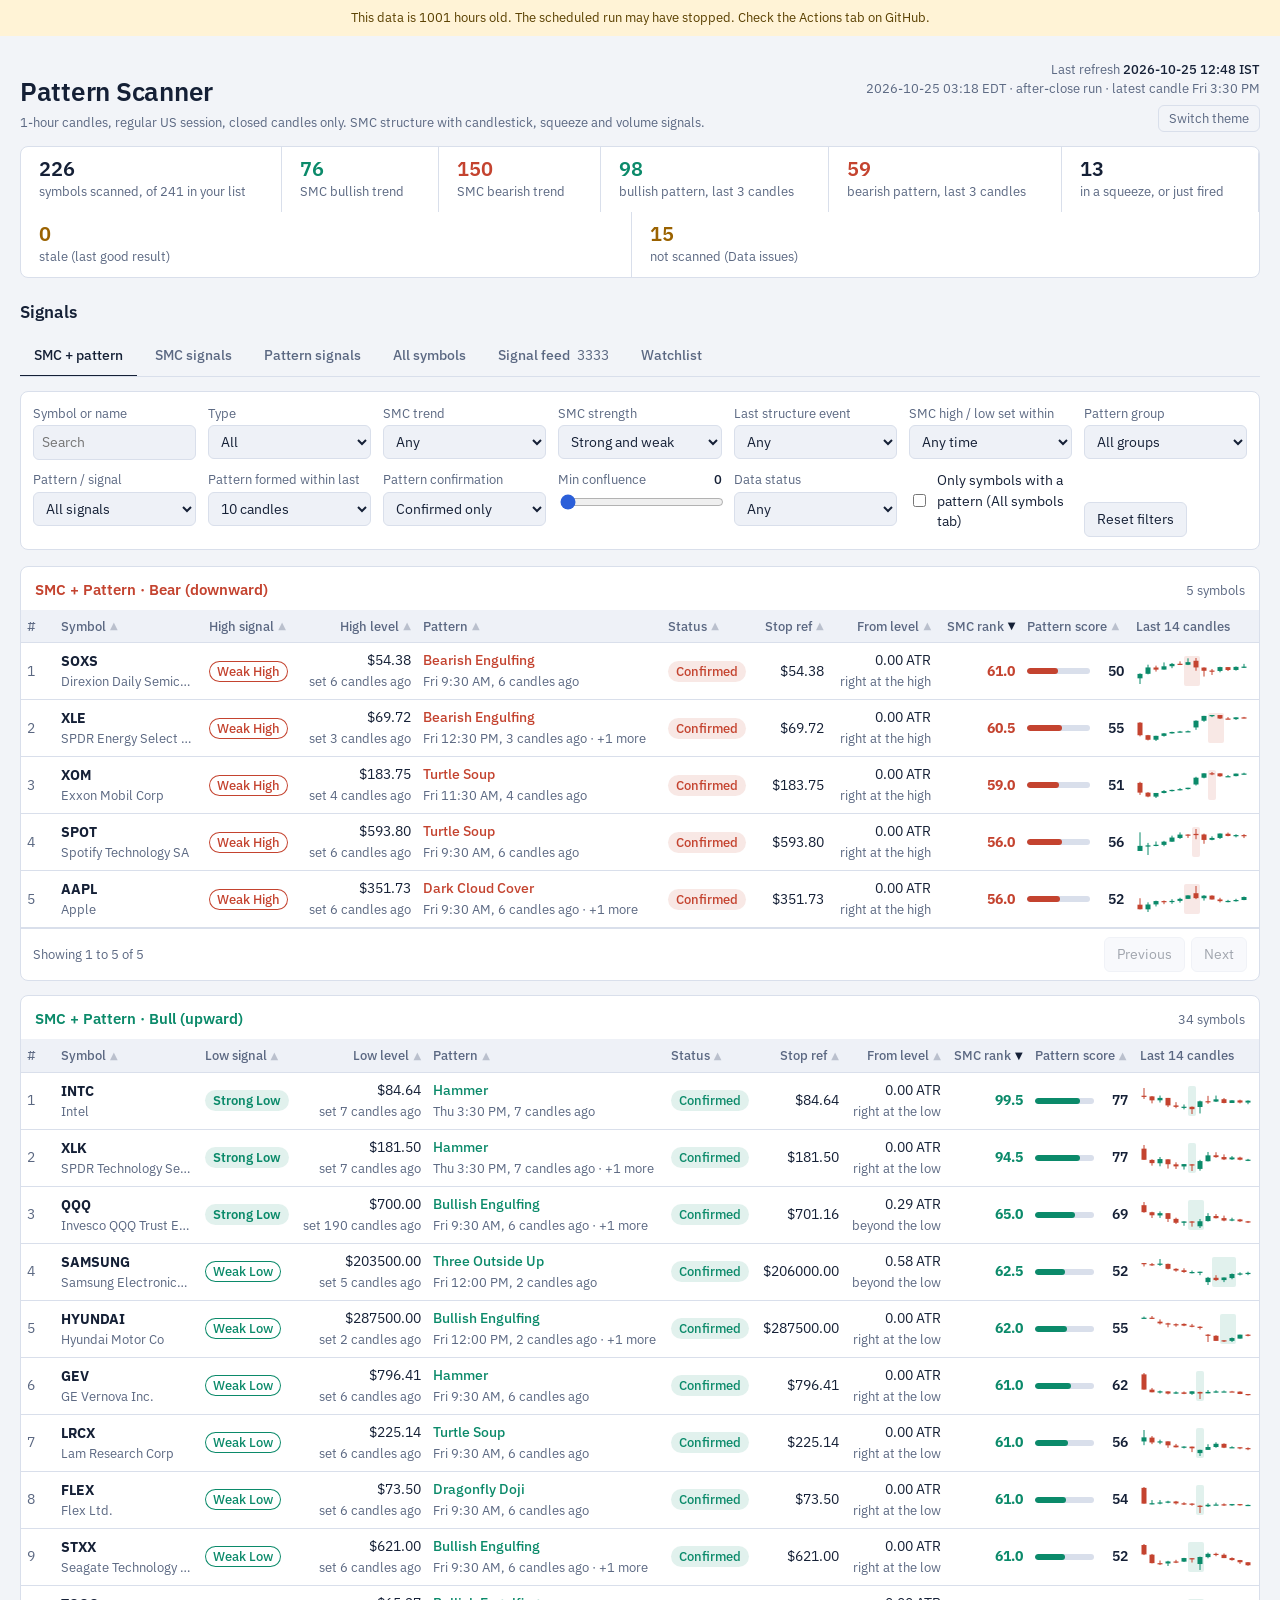
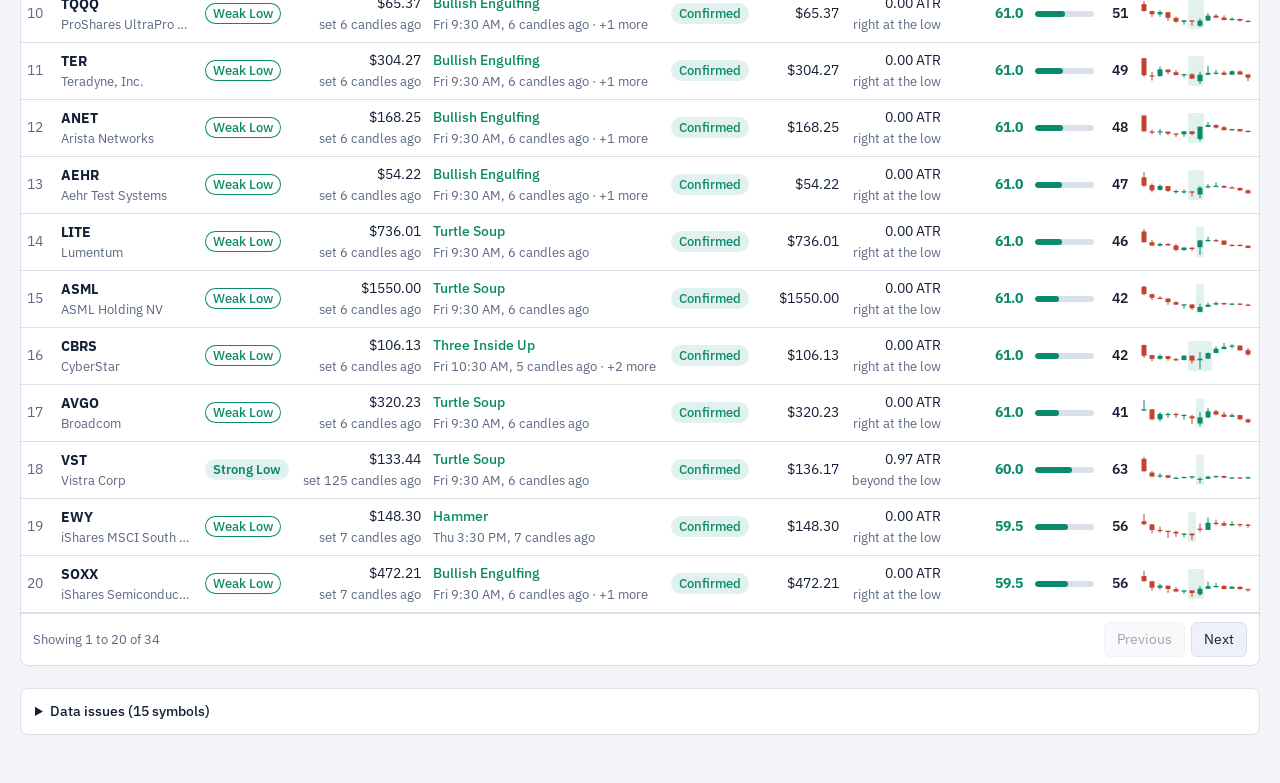
==== commit b85c6074: "history trimmed - snapshot of: scan: 2026-10-25 07:18 UTC" ====
--- a/main-dashboard/index.html
+++ b/main-dashboard/index.html
@@ -202,21 +202,20 @@
       const avg = pre.reduce((t, c) => t + c[4], 0) / pre.length;
       if (!((low ? avg - ext : ext - avg) >= COMBO_TREND * atr)) return;            // no real move into the level, so nothing to reverse
       if ((low ? s.price - ext : ext - s.price) > COMBO_RUN * atr) return;          // already ran away, too late
-      let status = g.confirm || 'pending', failed = false, confIdx = -1;
+      let status = g.confirm || 'pending', failed = false;
       for (let i = end + 1; i < n; i++) {
         if (low ? cs[i][3] < ext : cs[i][2] > ext) { failed = true; break; }       // new low (high) after the pattern: setup is dead
-        if (confIdx < 0 && (low ? cs[i][4] > hi : cs[i][4] < lo)) confIdx = i;      // first later candle that closed beyond the pattern = confirmation candle
-        if (status === 'pending' && confIdx === i) status = 'confirmed';
+        if (status === 'pending' && (low ? cs[i][4] > hi : cs[i][4] < lo)) status = 'confirmed';
       }
       if (failed) return;
       if (status !== 'confirmed') return;                                           // only turns that have already started: a later candle closed beyond the pattern
-      cands.push({g, status, confTime: confIdx >= 0 ? cs[confIdx][0] : null, confPrice: confIdx >= 0 ? cs[confIdx][4] : null, confSince: confIdx >= 0 ? n - 1 - confIdx : null, stop: g.stop != null ? g.stop : ext, dist: Math.abs(gap) / atr, above: low ? gap >= 0 : gap <= 0});
+      cands.push({g, status, stop: g.stop != null ? g.stop : ext, dist: Math.abs(gap) / atr, above: low ? gap >= 0 : gap <= 0});
     });
     if (!cands.length) return;
     cands.sort((x, y) => y.g.score - x.g.score || x.g.since - y.g.since);
     const c = cands[0];
     out.push({s, sig, level, time: m[key + '_signal_time'], since: lvSince, rank: low ? m.bullish_rank_score : m.bearish_rank_score,
-      best: c.g, n: cands.length, status: c.status, confTime: c.confTime, confPrice: c.confPrice, confSince: c.confSince, stop: c.stop, dist: c.dist, above: c.above, score: c.g.score});
+      best: c.g, n: cands.length, status: c.status, stop: c.stop, dist: c.dist, above: c.above, score: c.g.score});
   });
   return out;
 }
@@ -243,7 +242,7 @@
   {k:'sig', t: low ? 'Low signal' : 'High signal', get: r => r.sig, cell: r => sigPill(r.sig)},
   {k:'level', t: low ? 'Low level' : 'High level', num:true, get: r => r.level, cell: r => '$' + money(r.level) + '<br><span class="muted small">' + (r.since != null && r.since >= 0 ? 'set ' + agoText(r.since) : '–') + '</span>'},
   {k:'pat', t:'Pattern', get: r => r.best.name, cell: r => patCell(r.best, r.n - 1)},
-  {k:'status', t:'Status', get: r => r.status, cell: r => r.status === 'confirmed' ? '<span class="pill ' + dir + '">Confirmed</span>' + (r.confTime ? '<br><span class="muted small" title="The candle that closed beyond the pattern and confirmed it">' + esc(fmtTime(r.confTime)) + ', ' + agoText(r.confSince) + '</span><br><span class="small" title="Closing price of the confirming candle">at $' + money(r.confPrice) + '</span>' : '') : '<span class="pill neutral" title="Pattern formed, no later candle has closed beyond it yet">Pending</span>'},
+  {k:'status', t:'Status', get: r => r.status, cell: r => r.status === 'confirmed' ? '<span class="pill ' + dir + '">Confirmed</span>' : '<span class="pill neutral" title="Pattern formed, no later candle has closed beyond it yet">Pending</span>'},
   {k:'stop', t:'Stop ref', num:true, get: r => r.stop, cell: r => '$' + money(r.stop)},
   {k:'dist', t:'From level', num:true, get: r => r.dist, cell: r => r.dist.toFixed(2) + ' ATR<br><span class="muted small">' + (r.dist < 0.05 ? 'right at the ' : (r.above ? 'beyond the ' : 'inside the ')) + (low ? 'low' : 'high') + '</span>'},
   {k:'rank', t:'SMC rank', num:true, get: r => r.rank ?? -1, cell: r => '<b style="color:var(--' + (low ? 'bull' : 'bear') + ')">' + (r.rank != null ? Number(r.rank).toFixed(1) : '–') + '</b>'},
